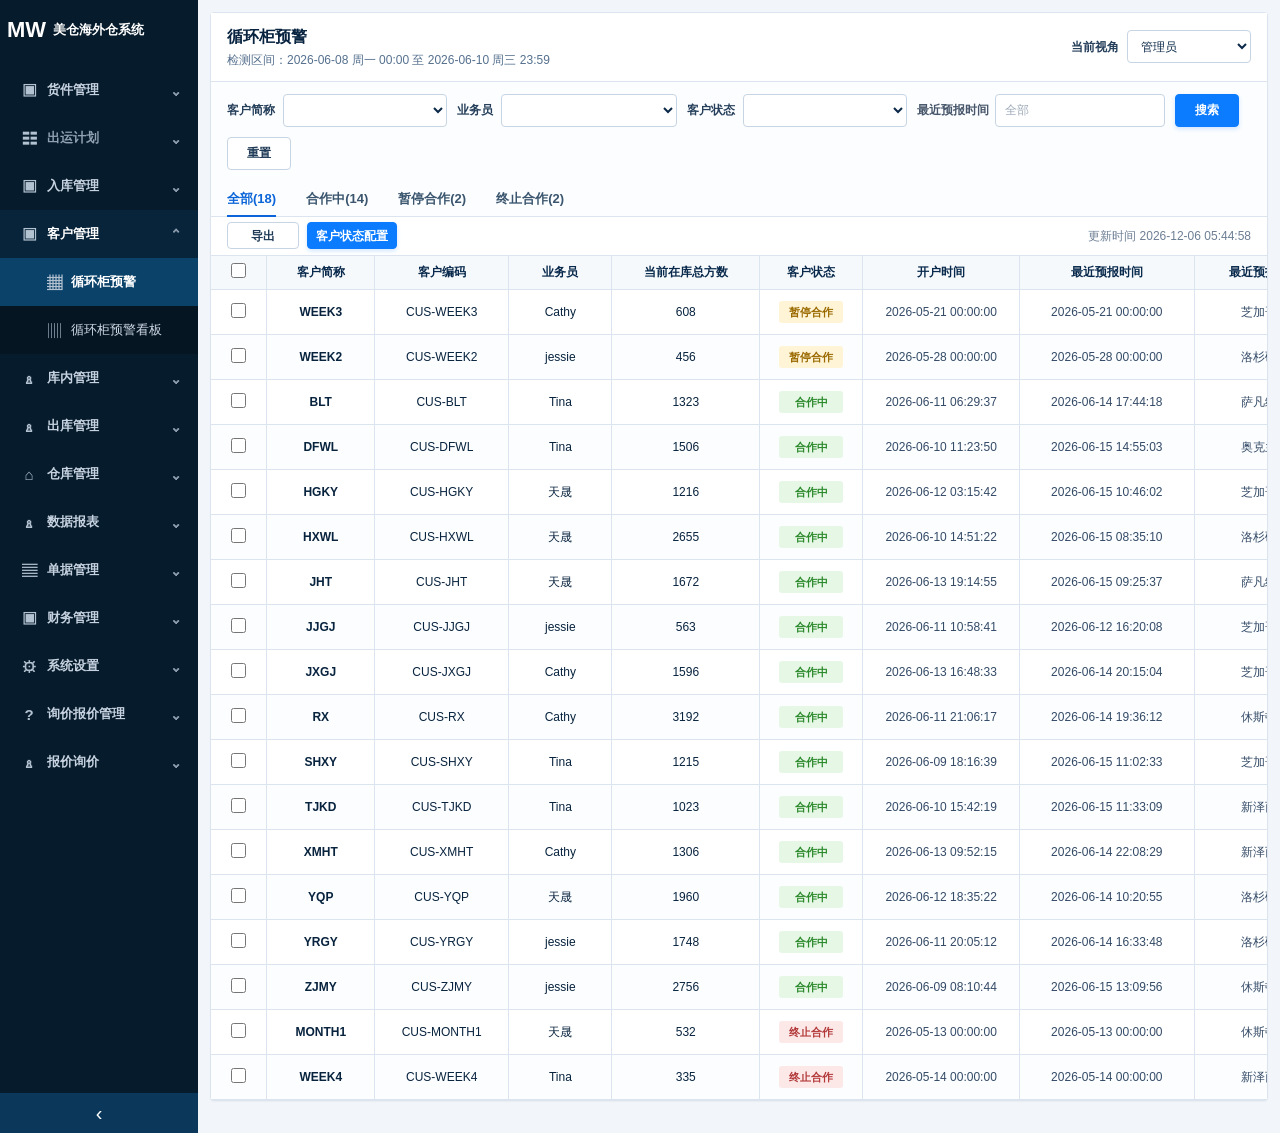
==== index.html @ 17f10650 "feat: show warehouse tab counts" ====
<!doctype html>
<html lang="zh-CN">
  <head>
    <meta charset="UTF-8" />
    <meta name="viewport" content="width=device-width, initial-scale=1.0" />
    <title>循环柜预警</title>
    <meta http-equiv="Cache-Control" content="no-cache, no-store, must-revalidate" />
    <meta http-equiv="Pragma" content="no-cache" />
    <meta http-equiv="Expires" content="0" />
    <link rel="stylesheet" href="styles.css?v=20260706-update-time" />
    <style>
      .customer-status-badge { display: inline-flex; align-items: center; justify-content: center; min-width: 64px; height: 22px; padding: 0 8px; border-radius: 3px; font-weight: 700; font-size: 11px; background: #e6f7e6; color: #2d8a2d; }
      .customer-status-badge.paused { background: #fff4d6; color: #9a6a00; }
      .customer-status-badge.inactive { background: #fde8e8; color: #b33a3a; }
    </style>
  </head>
  <body>
    <div class="layout">
      <nav class="sidebar" aria-label="主导航">
        <div class="brand">
          <span class="brand-mark">MW</span>
          <span class="brand-name">美仓海外仓系统</span>
        </div>

        <div class="nav-menu">
          <button class="menu-button" type="button">
            <span class="menu-icon" aria-hidden="true">▣</span>
            <span>货件管理</span>
            <span class="menu-caret" aria-hidden="true">⌄</span>
          </button>
          <button class="menu-button muted" type="button">
            <span class="menu-icon" aria-hidden="true">☷</span>
            <span>出运计划</span>
            <span class="menu-caret" aria-hidden="true">⌄</span>
          </button>
          <button class="menu-button" type="button">
            <span class="menu-icon" aria-hidden="true">▣</span>
            <span>入库管理</span>
            <span class="menu-caret" aria-hidden="true">⌄</span>
          </button>
          <div class="submenu">
            <button class="submenu-button" type="button">
              <span class="submenu-icon" aria-hidden="true">▧</span>
              <span>预报单</span>
            </button>
            <button class="submenu-button" type="button">
              <span class="submenu-icon" aria-hidden="true">▧</span>
              <span>运单管理</span>
            </button>
          </div>
          <button class="menu-button active-parent" type="button" aria-expanded="true">
            <span class="menu-icon" aria-hidden="true">▣</span>
            <span>客户管理</span>
            <span class="menu-caret" aria-hidden="true">⌃</span>
          </button>
          <div class="submenu open">
            <button class="tab-button active" data-tab="overview" type="button">
              <span class="tab-icon" aria-hidden="true">▦</span>
              <span>循环柜预警</span>
            </button>
            <button class="tab-button" data-tab="warning-dashboard" type="button">
              <span class="tab-icon" aria-hidden="true">▥</span>
              <span>循环柜预警看板</span>
            </button>
          </div>
          <button class="menu-button" type="button">
            <span class="menu-icon" aria-hidden="true">♙</span>
            <span>库内管理</span>
            <span class="menu-caret" aria-hidden="true">⌄</span>
          </button>
          <button class="menu-button" type="button">
            <span class="menu-icon" aria-hidden="true">♙</span>
            <span>出库管理</span>
            <span class="menu-caret" aria-hidden="true">⌄</span>
          </button>
          <button class="menu-button" type="button">
            <span class="menu-icon" aria-hidden="true">⌂</span>
            <span>仓库管理</span>
            <span class="menu-caret" aria-hidden="true">⌄</span>
          </button>
          <button class="menu-button" type="button">
            <span class="menu-icon" aria-hidden="true">♙</span>
            <span>数据报表</span>
            <span class="menu-caret" aria-hidden="true">⌄</span>
          </button>
          <button class="menu-button" type="button">
            <span class="menu-icon" aria-hidden="true">▤</span>
            <span>单据管理</span>
            <span class="menu-caret" aria-hidden="true">⌄</span>
          </button>
          <button class="menu-button" type="button">
            <span class="menu-icon" aria-hidden="true">▣</span>
            <span>财务管理</span>
            <span class="menu-caret" aria-hidden="true">⌄</span>
          </button>
          <button class="menu-button" type="button">
            <span class="menu-icon" aria-hidden="true">⚙</span>
            <span>系统设置</span>
            <span class="menu-caret" aria-hidden="true">⌄</span>
          </button>
          <button class="menu-button" type="button">
            <span class="menu-icon" aria-hidden="true">?</span>
            <span>询价报价管理</span>
            <span class="menu-caret" aria-hidden="true">⌄</span>
          </button>
          <button class="menu-button" type="button">
            <span class="menu-icon" aria-hidden="true">♙</span>
            <span>报价询价</span>
            <span class="menu-caret" aria-hidden="true">⌄</span>
          </button>
        </div>
        <button class="sidebar-collapse" type="button" aria-label="收起侧栏">‹</button>
      </nav>

      <main class="page-shell" id="tab-overview">
        <section class="board-panel" aria-label="循环柜预警">
          <div class="board-header">
            <div>
              <h1>循环柜预警</h1>
              <p id="monitorWindowText">监控周期加载中</p>
            </div>
            <div class="header-tools">
              <label class="field compact-field">
                <span>当前视角</span>
                <select id="roleSelect"></select>
              </label>
            </div>
          </div>

          <div class="board-filters">
            <label class="field field-filter">
              <span>客户简称</span>
              <select id="overviewCustomerSearch">
                <option value=""></option>
              </select>
            </label>
            <label class="field field-filter">
              <span>业务员</span>
              <select id="overviewSalespersonSearch">
                <option value=""></option>
              </select>
            </label>
            <label class="field field-filter">
              <span>客户状态</span>
              <select id="overviewCustomerStatusSearch">
                <option value=""></option>
              </select>
            </label>
            <label class="field field-range">
              <span>最近预报时间</span>
              <div class="range-box" id="latestTimeBox">
                <input class="range-display" id="latestTimeDisplay" type="text" placeholder="全部" readonly autocomplete="off" />
                <button class="range-clear" id="latestTimeClear" type="button" title="清除">✕</button>
                <div class="range-drop" hidden>
                  <div class="range-drop-row">
                    <input id="latestTimeFrom" type="datetime-local" />
                    <span>—</span>
                    <input id="latestTimeTo" type="datetime-local" />
                  </div>
                </div>
              </div>
            </label>
            <button id="boardSearchButton" class="btn primary" type="button">搜索</button>
            <button id="resetBoardButton" class="btn" type="button">重置</button>
          </div>

          <div class="board-status-tabs" aria-label="客户合作状态筛选">
            <button class="board-status-tab active" type="button" data-status="">全部</button>
            <button class="board-status-tab" type="button" data-status="合作中">合作中</button>
            <button class="board-status-tab" type="button" data-status="暂停合作">暂停合作</button>
            <button class="board-status-tab" type="button" data-status="终止合作">终止合作</button>
          </div>

          <div class="board-list-toolbar" id="boardListToolbar">
            <div class="toolbar-actions">
              <button class="btn tiny" id="boardListExportBtn" type="button">导出</button>
              <button class="btn tiny primary" id="boardListCsBtn" type="button">客户状态配置</button>
            </div>
            <span class="toolbar-update-time" id="boardUpdateTime"></span>
          </div>

          <div class="alert-table-wrap">
            <table class="alert-table">
              <thead>
                <tr>
                  <th class="col-check"><input id="boardSelectAll" type="checkbox" aria-label="全选" /></th>
                  <th>客户简称</th>
                  <th>客户编码</th>
                  <th>业务员</th>
                  <th>当前在库总方数</th>
                  <th>客户状态</th>
                  <th>开户时间</th>
                  <th>最近预报时间</th>
                  <th>最近预报仓库</th>
                  <th>未循环天数</th>
                  <th>洛杉矶仓最近预报时间</th>
                  <th>洛杉矶仓在库方数</th>
                  <th>芝加哥仓最近预报时间</th>
                  <th>芝加哥仓在库方数</th>
                  <th>新泽西仓最近预报时间</th>
                  <th>新泽西仓在库方数</th>
                  <th>萨凡纳仓最近预报时间</th>
                  <th>萨凡纳仓在库方数</th>
                  <th>休斯顿仓最近预报时间</th>
                  <th>休斯顿仓在库方数</th>
                  <th>奥克兰仓最近预报时间</th>
                  <th>奥克兰仓在库方数</th>
                </tr>
              </thead>
              <tbody id="alertBody"></tbody>
            </table>
            <div id="overviewEmptyState" class="empty-state" hidden>暂无匹配预警记录</div>
          </div>
        </section>
      </main>

      <main class="page-shell" id="tab-warning-dashboard" hidden>
        <section class="dashboard-panel" aria-label="循环柜预警看板">
          <div class="board-header">
            <div>
              <h1>循环柜预警看板</h1>
              <p>按周追踪未预报客户数量，并识别连续未预报周数最高的客户</p>
            </div>
            <div class="header-tools">
              <div class="run-meta" id="dashboardMeta">数据加载中</div>
            </div>
          </div>

          <div class="board-filters dashboard-filters">
            <label class="field field-week-range">
              <span>统计周范围</span>
              <select id="dashboardWeekRangeSelect">
                <option value="current">本周</option>
                <option value="4">近4周</option>
                <option value="8" selected>近8周</option>
                <option value="all">全部周期</option>
              </select>
            </label>
            <button id="dashboardSearchButton" class="btn primary" type="button">搜索</button>
            <button id="dashboardResetButton" class="btn" type="button">重置</button>
          </div>

          <div class="dashboard-grid">
            <article class="dashboard-card chart-card">
              <div class="chart-head">
                <div>
                  <h2>每周未预报客户数量</h2>
                  <p>按统计周范围</p>
                </div>
                <strong id="weeklyWarningTotal">0</strong>
              </div>
              <div class="line-chart-wrap">
                <canvas id="weeklyWarningLineChart" height="260"></canvas>
              </div>
            </article>

            <article class="dashboard-card chart-card">
              <div class="chart-head">
                <div>
                  <h2>连续未预报周数 Top 10</h2>
                  <p>当前预警客户范围，展示实际连续周数</p>
                </div>
                <strong id="topUnreportedMax">0</strong>
              </div>
              <div class="bar-chart-list" id="topUnreportedBarChart"></div>
            </article>
          </div>
        </section>
      </main>

      <main class="page-shell details-drawer" id="tab-details" hidden>
        <div class="details-top-bar">
          <button id="backButton" class="drawer-close-btn" type="button" aria-label="关闭">×</button>
          <strong class="details-title">预报明细列表</strong>
          <span id="resultSummary">共 0 条</span>
          <div class="details-top-actions">
            <span class="selection-info" id="selectionInfo">已选 0 条</span>
            <button id="exportSelectedButton" class="btn tiny" type="button" hidden>导出选中</button>
            <button id="clearSelectionButton" class="btn tiny" type="button" hidden>取消选择</button>
          </div>
        </div>

        <section class="search-panel" aria-label="搜索筛选">
          <div class="search-row">
            <label class="field">
              <span>客户名称</span>
              <input id="customerInput" type="text" placeholder="如 TTTX" autocomplete="off" />
            </label>
            <label class="field">
              <span>业务员</span>
              <input id="salespersonInput" type="text" placeholder="如 jessie" autocomplete="off" />
            </label>
            <label class="field">
              <span>运单状态</span>
              <select id="statusSelect">
                <option value="">全部运单状态</option>
              </select>
            </label>
            <label class="field">
              <span>创建时间</span>
              <input id="createdAtInput" type="text" placeholder="如 2026-06-14" autocomplete="off" />
            </label>
            <label class="field">
              <span>船司代码</span>
              <input id="carrierCodeInput" type="text" placeholder="如 HEDE" autocomplete="off" />
            </label>
            <div class="actions" aria-label="搜索操作">
              <button id="searchButton" class="btn primary" type="button">搜索</button>
              <button id="resetButton" class="btn" type="button">重置</button>
            </div>
          </div>
        </section>

        <section class="table-section" aria-label="预报明细列表">
          <div class="warehouse-tabs" aria-label="仓库筛选">
            <button class="warehouse-tab active" type="button" data-warehouse="">全部</button>
            <button class="warehouse-tab" type="button" data-warehouse="洛杉矶仓">洛杉矶仓</button>
            <button class="warehouse-tab" type="button" data-warehouse="芝加哥仓">芝加哥仓</button>
            <button class="warehouse-tab" type="button" data-warehouse="新泽西仓">新泽西仓</button>
            <button class="warehouse-tab" type="button" data-warehouse="萨凡纳仓">萨凡纳仓</button>
            <button class="warehouse-tab" type="button" data-warehouse="休斯顿仓">休斯顿仓</button>
            <button class="warehouse-tab" type="button" data-warehouse="奥克兰仓">奥克兰仓</button>
            <button class="btn tiny" id="exportButton" type="button">导出</button>
            <button class="icon-btn field-settings-button" id="fieldSettingsButton" type="button" aria-label="自定义列表字段" title="自定义列表字段">⚙</button>
          </div>

          <div class="table-wrap">
            <table id="detailsTable">
              <thead>
                <tr id="detailsTableHead"></tr>
              </thead>
              <tbody id="tableBody"></tbody>
            </table>
            <div id="emptyState" class="empty-state" hidden>暂无匹配数据</div>
          </div>
        </section>

      </main>
    </div>

    <div class="field-settings-mask" id="fieldSettingsMask" hidden></div>
    <aside class="field-settings-drawer" id="fieldSettingsDrawer" hidden aria-label="自定义列表字段">
      <div class="field-settings-header">
        <button class="modal-close-btn" id="fieldSettingsClose" type="button" aria-label="关闭">×</button>
        <h2>自定义列表字段</h2>
      </div>
      <div class="field-settings-table-wrap">
        <table class="field-settings-table">
          <thead>
            <tr>
              <th>列顺序</th>
              <th>字段名称(中文)</th>
              <th>是否显示</th>
              <th>操作</th>
            </tr>
          </thead>
          <tbody id="fieldSettingsBody"></tbody>
        </table>
      </div>
      <div class="field-settings-footer">
        <button class="btn" id="fieldSettingsCancel" type="button">取消</button>
        <button class="btn primary" id="fieldSettingsApply" type="button">应用</button>
      </div>
    </aside>

    <div id="toast" class="toast" hidden></div>

    <div class="modal-overlay" id="customerStatusModal" hidden>
      <div class="modal-panel" style="width:480px;">
        <div class="modal-header">
          <h2>客户状态配置</h2>
          <button class="modal-close-btn" id="customerStatusModalClose" type="button" aria-label="关闭">✕</button>
        </div>
        <div class="progress-modal-body" style="padding:20px 24px;">
          <div class="progress-form-row">
            <label class="progress-form-label">暂停合作</label>
            <div class="progress-form-control">
              <input id="csPauseDays" type="number" min="0" step="1" style="width:100%;height:34px;border:1px solid #d0d7df;border-radius:4px;padding:0 10px;font-size:13px;outline:none;" />
              <p class="progress-form-hint">未循环天数大于等于该值时显示为暂停合作。</p>
            </div>
          </div>
          <div class="progress-form-row">
            <label class="progress-form-label">终止合作</label>
            <div class="progress-form-control">
              <input id="csTerminateDays" type="number" min="1" step="1" style="width:100%;height:34px;border:1px solid #d0d7df;border-radius:4px;padding:0 10px;font-size:13px;outline:none;" />
              <p class="progress-form-hint">未循环天数大于等于该值时显示为终止合作。</p>
            </div>
          </div>
          <div id="csConfigSummary" style="margin:0 0 14px 92px;color:#55708e;font-size:12px;line-height:1.6;"></div>
          <div class="progress-modal-actions" style="margin-top:18px;">
            <button class="btn" id="csCancelBtn" type="button">取消</button>
            <button class="btn primary" id="csConfirmBtn" type="button">确认</button>
          </div>
        </div>
      </div>
    </div>

    <script src="script.js?v=20260707-warehouse-counts"></script>
    <script>
      window.addEventListener('error', function(e) {
        document.querySelector('#alertBody') && (document.querySelector('#alertBody').innerHTML = '<tr><td colspan="22" style="color:red;padding:20px;text-align:center;">JS 错误: ' + e.message + ' (行 ' + e.lineno + ':' + e.colno + ')</td></tr>');
        document.querySelector('#monitorWindowText') && (document.querySelector('#monitorWindowText').textContent = '脚本加载异常');
      });
    </script>
  </body>
</html>
---- styles.css ----
:root {
  --page-bg: #f2f5f9;
  --panel-bg: #ffffff;
  --line: #dbe4ef;
  --line-strong: #c7d4e3;
  --text: #08233e;
  --muted: #6c7e94;
  --link: #0b65d8;
  --header-bg: #f6f9fc;
  --row-hover: #f6faff;
  --row-selected: #e9f3ff;
  --primary: #0b7cff;
  --primary-dark: #0065d8;
  --sidebar-bg: #061b2c;
  --sidebar-panel: #08243a;
  --sidebar-active: #0b426a;
  --risk-bg: #fff3dc;
  --risk-line: #f4c36f;
  --risk-text: #88540d;
  --done-bg: #eaf7ef;
  --done-text: #246b3d;
}

* {
  box-sizing: border-box;
}

[hidden] {
  display: none !important;
}

body {
  margin: 0;
  background: var(--page-bg);
  color: var(--text);
  font-family: "Microsoft YaHei", "PingFang SC", Arial, sans-serif;
  font-size: 12px;
  line-height: 1.35;
  -webkit-font-smoothing: antialiased;
}

button,
input,
select,
textarea {
  font: inherit;
}

button {
  cursor: pointer;
}

.layout {
  display: flex;
  min-height: 100vh;
}

.sidebar {
  position: relative;
  width: 198px;
  flex-shrink: 0;
  background: var(--sidebar-bg);
  display: flex;
  flex-direction: column;
  padding-top: 12px;
  color: #c9d6e4;
}

.brand {
  display: flex;
  align-items: center;
  gap: 7px;
  height: 36px;
  padding: 0 6px 0 7px;
  color: #fff;
  white-space: nowrap;
}

.brand-mark {
  position: relative;
  display: inline-flex;
  align-items: center;
  height: 28px;
  color: #fff;
  font-size: 22px;
  font-weight: 900;
  letter-spacing: 0;
}

.brand-mark::before {
  content: "";
  position: absolute;
  left: -2px;
  top: 4px;
  bottom: 2px;
  width: 20px;
  background: #e0184f;
  transform: skewY(-9deg);
  z-index: -1;
}

.brand-name {
  font-size: 13px;
  font-weight: 800;
  color: #fff;
}

.nav-menu {
  flex: 1;
  padding-top: 18px;
  overflow: auto;
  scrollbar-width: thin;
  scrollbar-color: #17405f transparent;
}

.menu-button,
.submenu-button,
.tab-button {
  appearance: none;
  display: flex;
  align-items: center;
  width: 100%;
  border: 0;
  background: transparent;
  color: #c6d2df;
  text-align: left;
}

.menu-button {
  gap: 11px;
  height: 48px;
  padding: 0 18px 0 22px;
  font-size: 13px;
  font-weight: 600;
}

.menu-button:hover,
.submenu-button:hover,
.tab-button:hover {
  background: rgba(255, 255, 255, 0.045);
  color: #fff;
}

.menu-button.active-parent {
  background: var(--sidebar-panel);
  color: #fff;
  font-weight: 700;
}

.menu-button.muted {
  color: #8fa1b3;
}

.menu-icon,
.submenu-icon,
.tab-icon {
  width: 14px;
  flex-shrink: 0;
  color: #b3c2d1;
  font-size: 15px;
  line-height: 1;
  text-align: center;
}

.menu-caret {
  margin-left: auto;
  color: #93a3b4;
  font-size: 17px;
  line-height: 1;
}

.submenu {
  display: none;
}

.submenu.open {
  display: block;
}

.submenu-button {
  gap: 10px;
  height: 48px;
  padding: 0 18px 0 47px;
  color: #c1ccda;
  font-size: 13px;
  background: #061522;
}

.submenu .tab-button {
  gap: 10px;
  height: 48px;
  padding: 0 18px 0 47px;
  border-left: 0;
  color: #cdd8e4;
  font-size: 13px;
  background: #061522;
}

.submenu .tab-button.active {
  background: var(--sidebar-active);
  color: #fff;
  font-weight: 700;
}

.sidebar-collapse {
  height: 40px;
  border: 0;
  background: #0a375a;
  color: #fff;
  font-size: 20px;
  line-height: 1;
}

.tab-button {
  height: 42px;
}

.tab-button.active {
  color: #fff;
}

.page-shell {
  flex: 1;
  min-width: 0;
  padding: 12px 12px 22px;
  overflow: auto;
  background: var(--page-bg);
}

body.details-open {
  overflow: hidden;
}

body.details-open::after {
  content: "";
  position: fixed;
  inset: 0;
  z-index: 50;
  background: rgba(0, 0, 0, 0.44);
  pointer-events: none;
}

.board-panel,
.search-panel {
  margin: 0 0 10px;
  background: var(--panel-bg);
  border: 1px solid var(--line);
  border-radius: 4px;
  box-shadow: 0 1px 2px rgba(15, 35, 60, 0.04);
}

.board-header {
  display: flex;
  align-items: center;
  justify-content: space-between;
  gap: 16px;
  min-height: 68px;
  padding: 13px 16px;
  border-bottom: 1px solid var(--line);
  background: #fff;
}

.board-header h1 {
  margin: 0 0 4px;
  color: #07233f;
  font-size: 16px;
  font-weight: 800;
}

.board-header p {
  margin: 0;
  color: #55708e;
  font-size: 12px;
}

.header-tools {
  display: flex;
  align-items: center;
  gap: 12px;
}

.run-meta {
  min-width: 174px;
  padding: 8px 11px;
  border: 1px solid #cfe1fb;
  border-radius: 4px;
  background: #f2f7ff;
  color: #145ca8;
  text-align: center;
  white-space: nowrap;
  font-weight: 600;
}

.board-filters {
  display: flex;
  align-items: center;
  gap: 10px;
  padding: 12px 16px;
  background: #fbfdff;
  flex-wrap: wrap;
}

.board-status-tabs {
  display: flex;
  align-items: center;
  gap: 30px;
  padding: 0 16px;
  border-bottom: 1px solid var(--line);
  background: #fbfdff;
}

.board-status-tab {
  position: relative;
  height: 34px;
  padding: 0;
  border: 0;
  background: transparent;
  color: #3a556d;
  font-size: 13px;
  font-weight: 700;
  cursor: pointer;
}

.board-status-tab:hover {
  color: #0b65d8;
}

.board-status-tab.active {
  color: #0b65d8;
}

.board-status-tab.active::after {
  position: absolute;
  right: 0;
  bottom: -1px;
  left: 0;
  height: 2px;
  background: #0b65d8;
  content: "";
}

.alert-table-wrap {
  position: relative;
  overflow: auto;
  background: #fff;
}

.alert-table {
  width: 100%;
  min-width: 3060px;
  border-collapse: collapse;
  table-layout: fixed;
}

.alert-table .col-check {
  width: 50px;
}

.alert-table th,
.alert-table td {
  height: 45px;
  padding: 0 10px;
  border-right: 1px solid var(--line);
  border-bottom: 1px solid var(--line);
  text-align: center;
  vertical-align: middle;
  white-space: nowrap;
  overflow: hidden;
  text-overflow: ellipsis;
}

.alert-table th {
  position: sticky;
  top: 0;
  z-index: 2;
  height: 34px;
  background: var(--header-bg);
  color: #092a4c;
  font-weight: 800;
}

.alert-table th:nth-child(2),
.alert-table td:nth-child(2) {
  width: 96px;
}

.alert-table th:nth-child(3),
.alert-table td:nth-child(3) {
  width: 120px;
}

.alert-table th:nth-child(4),
.alert-table td:nth-child(4) {
  width: 92px;
}

.alert-table th:nth-child(5),
.alert-table td:nth-child(5) {
  width: 132px;
}

.alert-table th:nth-child(6),
.alert-table td:nth-child(6) {
  width: 92px;
}

.alert-table th:nth-child(7),
.alert-table td:nth-child(7) {
  width: 140px;
}

.alert-table th:nth-child(8),
.alert-table td:nth-child(8) {
  width: 156px;
}

.alert-table th:nth-child(9),
.alert-table td:nth-child(9) {
  width: 126px;
}

.alert-table th:nth-child(10),
.alert-table td:nth-child(10) {
  width: 96px;
}

/* 仓库时间/在库方数列 11-22 */
.alert-table th:nth-child(n + 11):nth-child(-n + 22),
.alert-table td:nth-child(n + 11):nth-child(-n + 22) {
  width: 136px;
}


tbody tr:hover {
  background: var(--row-hover);
}

.alert-table tbody tr:nth-child(even),
.table-wrap tbody tr:nth-child(even) {
  background: #fbfdff;
}

.alert-table tbody tr:nth-child(even):hover,
.table-wrap tbody tr:nth-child(even):hover {
  background: var(--row-hover);
}

.dashboard-panel {
  min-height: 100vh;
  padding: 18px;
}

.dashboard-grid {
  display: grid;
  grid-template-columns: minmax(0, 1.1fr) minmax(360px, 0.9fr);
  gap: 16px;
}

.dashboard-filters {
  margin-bottom: 16px;
}

.dashboard-card {
  background: #fff;
  border: 1px solid var(--line);
  border-radius: 6px;
  overflow: hidden;
}

.chart-card {
  padding: 16px;
}

.chart-head {
  display: flex;
  align-items: flex-start;
  justify-content: space-between;
  gap: 14px;
  margin-bottom: 12px;
}

.chart-head h2 {
  margin: 0 0 4px;
  color: #08233e;
  font-size: 16px;
}

.chart-head p {
  margin: 0;
  color: var(--muted);
}

.chart-head strong {
  color: #0b65d8;
  font-size: 24px;
  line-height: 1;
}

.line-chart-wrap {
  height: 300px;
}

.line-chart-wrap canvas {
  display: block;
  width: 100%;
  height: 100%;
}

.bar-chart-list {
  display: grid;
  gap: 10px;
}

.bar-chart-row {
  display: grid;
  grid-template-columns: 70px minmax(0, 1fr) 64px;
  align-items: center;
  gap: 10px;
  min-height: 30px;
}

.bar-chart-name {
  overflow: hidden;
  color: #0b2948;
  font-weight: 700;
  text-overflow: ellipsis;
  white-space: nowrap;
}

.bar-chart-track {
  height: 10px;
  overflow: hidden;
  border-radius: 999px;
  background: #edf3f8;
}

.bar-chart-fill {
  height: 100%;
  border-radius: inherit;
  background: linear-gradient(90deg, #0b7cff, #1aa37a);
}

.bar-chart-value {
  color: #3a556d;
  font-weight: 700;
  text-align: right;
}

.alert-table tbody tr.board-selected,
tbody tr.is-selected {
  background: var(--row-selected);
}

.warehouse-time {
  display: block;
  width: 100%;
  color: #334a66;
  font-size: 12px;
  font-weight: 400;
  text-align: center;
}

.warehouse-time.empty {
  color: #8b98a9;
}

.warehouse-volume {
  display: block;
  width: 100%;
  color: #334a66;
  font-size: 12px;
  font-weight: 600;
  text-align: center;
}

.warehouse-volume.empty {
  color: #8b98a9;
  font-weight: 400;
}

.stock-volume-cell {
  display: grid;
  gap: 2px;
  color: #334a66;
  font-size: 12px;
  line-height: 1.25;
  text-align: center;
}



.status-badge {
  display: inline-flex;
  align-items: center;
  justify-content: center;
  min-width: 56px;
  height: 22px;
  padding: 0 8px;
  border-radius: 3px;
  font-weight: 700;
  line-height: 1;
}

.field {
  display: flex;
  align-items: center;
  gap: 8px;
  min-width: 0;
}

.field span {
  color: #263f5a;
  white-space: nowrap;
  flex-shrink: 0;
  font-weight: 600;
}

.field input,
.field select,
.field textarea {
  width: 100%;
  height: 33px;
  border: 1px solid var(--line-strong);
  border-radius: 4px;
  background: #fff;
  color: #0b2948;
  padding: 0 9px;
  outline: none;
}

.field input:focus,
.field select:focus,
.field textarea:focus {
  border-color: var(--primary);
  box-shadow: 0 0 0 2px rgba(22, 119, 255, 0.12);
}

.compact-field {
  width: 180px;
}

.field-filter {
  min-width: 220px;
}

.field-filter select {
  width: 100%;
}

.field-week-filter {
  min-width: 150px;
}

.field-week-range {
  min-width: 240px;
}

.field-week-range select {
  min-width: 132px;
}

.field-range {
  display: flex;
  align-items: center;
  gap: 6px;
  min-width: 200px;
}

.field-range > span:first-child {
  color: #47566a;
  white-space: nowrap;
  flex-shrink: 0;
}

/* ── single-box range picker ── */

.range-box {
  position: relative;
  flex: 1;
  min-width: 0;
}

.range-display {
  width: 100%;
  height: 33px;
  border: 1px solid var(--line-strong);
  border-radius: 4px;
  background: #fff;
  color: var(--text);
  padding: 0 28px 0 9px;
  outline: none;
  cursor: pointer;
  font-size: 12px;
}

.range-display::placeholder {
  color: #9eaab9;
}

.range-display:focus {
  border-color: var(--primary);
  box-shadow: 0 0 0 2px rgba(22, 119, 255, 0.12);
}

.range-clear {
  position: absolute;
  right: 4px;
  top: 50%;
  transform: translateY(-50%);
  width: 20px;
  height: 20px;
  border: 0;
  border-radius: 50%;
  background: transparent;
  color: #9eaab9;
  font-size: 10px;
  line-height: 1;
  cursor: pointer;
  display: none;
  align-items: center;
  justify-content: center;
}

.range-box.has-value .range-clear {
  display: flex;
}

.range-clear:hover {
  background: #f0f2f5;
  color: var(--text);
}

.range-drop {
  position: absolute;
  top: 36px;
  left: 0;
  z-index: 10;
  background: #fff;
  border: 1px solid var(--line-strong);
  border-radius: 4px;
  box-shadow: 0 6px 20px rgba(31, 45, 64, 0.14);
  padding: 10px;
}

.range-drop[hidden] {
  display: none;
}

.range-drop-row {
  display: flex;
  align-items: center;
  gap: 8px;
}

.range-drop-row span {
  color: var(--muted);
  flex-shrink: 0;
}

.range-drop-row input[type="datetime-local"] {
  flex: 1;
  min-width: 0;
  height: 32px;
  border: 1px solid var(--line-strong);
  border-radius: 3px;
  background: #fff;
  color: var(--text);
  padding: 0 8px;
  outline: none;
  font-size: 12px;
}

.range-drop-row input[type="datetime-local"]:focus {
  border-color: var(--primary);
  box-shadow: 0 0 0 2px rgba(22, 119, 255, 0.12);
}

.btn {
  height: 33px;
  min-width: 64px;
  border: 1px solid var(--line-strong);
  border-radius: 4px;
  background: #fff;
  color: #1f3a56;
  font-weight: 600;
}

.btn:hover {
  border-color: #aebbd0;
  background: #f7f9fc;
}

.btn.primary {
  border-color: var(--primary);
  background: var(--primary);
  color: #fff;
  box-shadow: 0 2px 4px rgba(11, 124, 255, 0.18);
}

.btn.primary:hover {
  border-color: var(--primary-dark);
  background: var(--primary-dark);
}

.btn.tiny {
  height: 27px;
  min-width: 72px;
  padding: 0 8px;
}

.search-panel {
  padding: 14px 16px;
  background: #fbfdff;
}

.search-row {
  display: grid;
  grid-template-columns: repeat(auto-fit, minmax(220px, 1fr));
  gap: 10px 14px;
  align-items: center;
}

.field-wide {
  grid-column: span 1;
}

.field-wide input {
  min-width: 0;
}

.search-row .field input,
.search-row .field select {
  height: 33px;
  padding: 0 9px;
}

.actions {
  display: flex;
  gap: 8px;
  align-items: center;
  grid-column: 1 / -1;
}

.actions .btn {
  height: 33px;
  min-width: 80px;
}

.table-section {
  margin: 0;
  background: var(--panel-bg);
  border: 1px solid var(--line);
  border-radius: 4px;
  overflow: hidden;
  box-shadow: 0 1px 2px rgba(15, 35, 60, 0.04);
}

/* ── Details top bar ── */

.details-top-bar {
  display: flex;
  align-items: center;
  gap: 12px;
  height: 42px;
  padding: 0 18px;
  background: var(--panel-bg);
  border: 0;
  border-bottom: 1px solid var(--line);
  margin: 0;
  border-radius: 0;
}

.details-title {
  font-size: 14px;
  color: #1e2f44;
  font-weight: 800;
}

#resultSummary {
  color: var(--muted);
}

.details-top-actions {
  display: flex;
  align-items: center;
  gap: 8px;
  margin-left: auto;
}

.selection-info {
  color: var(--muted);
  margin-right: 4px;
}

.back-btn {
  color: var(--primary);
  border-color: transparent;
  background: transparent;
  font-weight: 700;
}

.back-btn:hover {
  background: #f0f5ff;
  border-color: rgba(22, 119, 255, 0.25);
}

.drawer-close-btn {
  width: 26px;
  height: 26px;
  border: 0;
  border-radius: 3px;
  background: transparent;
  color: #8a96a6;
  font-size: 22px;
  line-height: 1;
}

.drawer-close-btn:hover {
  background: #f2f5f8;
  color: #17283d;
}

.details-drawer {
  position: fixed;
  top: 0;
  right: 0;
  bottom: 0;
  z-index: 60;
  width: min(1180px, 72vw);
  min-width: 860px;
  padding: 0;
  background: #fff;
  box-shadow: -10px 0 28px rgba(0, 0, 0, 0.22);
  display: flex;
  flex-direction: column;
  overflow: hidden;
}

.details-drawer[hidden] {
  display: none !important;
}

.details-drawer .search-panel {
  margin: 0;
  border: 0;
  border-bottom: 1px solid var(--line);
  border-radius: 0;
  box-shadow: none;
  flex-shrink: 0;
}

.details-drawer .search-row {
  grid-template-columns: repeat(4, minmax(170px, 1fr));
}

.details-drawer .actions {
  grid-column: auto;
  justify-content: flex-start;
}

.details-drawer .table-section {
  margin: 0;
  border: 0;
  border-radius: 0;
  box-shadow: none;
  flex: 1;
  min-height: 0;
  display: flex;
  flex-direction: column;
}

.details-drawer .table-wrap {
  flex: 1;
  min-height: 0;
  overflow: auto;
}

.progress-section {
  flex: 0 0 30%;
  min-height: 100px;
  padding: 10px 18px 12px;
  background: #fff;
  border-top: 1px solid var(--line);
  display: flex;
  flex-direction: column;
  overflow: hidden;
}

.progress-header {
  display: flex;
  align-items: center;
  justify-content: space-between;
  margin-bottom: 6px;
  flex-shrink: 0;
}

.progress-header h2 {
  margin: 0;
  color: #0c253f;
  font-size: 13px;
  font-weight: 800;
}

/* ── Progress Modal ── */

.modal-panel.progress-modal-panel {
  width: 570px;
  border-radius: 8px;
  overflow: hidden;
}

.progress-modal-body {
  padding: 24px 28px 20px;
}

.progress-form-row {
  display: flex;
  align-items: flex-start;
  gap: 12px;
  margin-bottom: 18px;
}

.progress-form-label {
  flex-shrink: 0;
  width: 80px;
  padding-top: 9px;
  text-align: right;
  color: #1a324b;
  font-size: 12px;
  font-weight: 700;
  line-height: 1.3;
}

/* 编辑模式已有附件 */
.progress-edit-attachments {
  display: flex;
  flex-wrap: wrap;
  align-items: center;
  gap: 6px;
  margin-bottom: 8px;
}

.progress-edit-attach-label {
  color: var(--muted);
  font-size: 11px;
  margin-right: 2px;
}

.progress-edit-attach-item {
  display: inline-flex;
  align-items: center;
  gap: 4px;
  padding: 3px 6px 3px 8px;
  border: 1px solid #cdd7e6;
  border-radius: 4px;
  background: #fff;
  font-size: 11px;
  max-width: 200px;
}

.progress-edit-attach-name {
  overflow: hidden;
  text-overflow: ellipsis;
  white-space: nowrap;
  color: #0b65d8;
}

.progress-edit-attach-del {
  width: 16px;
  height: 16px;
  border: 0;
  border-radius: 50%;
  background: transparent;
  color: #a0aebb;
  font-size: 10px;
  line-height: 1;
  cursor: pointer;
  flex-shrink: 0;
}

.progress-edit-attach-del:hover {
  background: #e04a4a;
  color: #fff;
}

.progress-required {
  color: #e04a4a;
  margin-left: 2px;
  font-weight: 700;
}

.progress-form-control {
  flex: 1;
  min-width: 0;
}

.progress-form-control textarea {
  width: 100%;
  min-height: 140px;
  resize: vertical;
  border: 1px solid #cdd7e6;
  border-radius: 5px;
  padding: 7px 10px;
  color: var(--text);
  font: inherit;
  font-size: 13px;
  line-height: 1.5;
  background: #fafcfd;
  outline: none;
  transition: border-color 0.18s, box-shadow 0.18s, background 0.18s;
}

.progress-form-control textarea::placeholder {
  color: #aebbcb;
}

.progress-form-control textarea:focus {
  border-color: var(--primary);
  background: #fff;
  box-shadow: 0 0 0 3px rgba(11, 124, 255, 0.1);
}

.progress-file-row {
  display: flex;
  align-items: center;
  gap: 12px;
  flex-wrap: wrap;
}

.progress-form-hint {
  margin: 8px 0 0;
  color: #95a4b6;
  font-size: 11px;
}

.progress-modal-actions {
  display: flex;
  justify-content: flex-end;
  gap: 8px;
  margin-top: 4px;
  padding-top: 14px;
  border-top: 1px solid #edf1f6;
}

.progress-modal-actions .btn {
  min-width: 72px;
  height: 32px;
  font-size: 12px;
  border-radius: 5px;
}

.attachment-picker {
  display: inline-flex;
  align-items: center;
  justify-content: center;
  height: 30px;
  min-width: 82px;
  border: 1px solid var(--line-strong);
  border-radius: 4px;
  background: #fff;
  color: #1f3a56;
  font-weight: 700;
  cursor: pointer;
}

.attachment-picker input {
  display: none;
}

.attachment-name {
  min-width: 0;
  flex: 1;
  color: var(--muted);
  overflow: hidden;
  text-overflow: ellipsis;
  white-space: nowrap;
}

.progress-list {
  position: relative;
  padding-left: 18px;
  overflow-y: auto;
  flex: 1;
  min-height: 0;
}

.progress-list::before {
  content: "";
  position: absolute;
  left: 5px;
  top: 4px;
  bottom: 4px;
  width: 1px;
  background: #d9e4f0;
}

.progress-item {
  position: relative;
  margin-bottom: 8px;
  padding: 8px 10px;
  border-radius: 4px;
  background: #f3f7fd;
  font-size: 12px;
}

.progress-dot {
  position: absolute;
  left: -17px;
  top: 12px;
  width: 9px;
  height: 9px;
  border-radius: 50%;
  background: var(--primary);
  box-shadow: 0 0 0 3px #e8f2ff;
}

.progress-meta {
  display: flex;
  align-items: center;
  gap: 8px;
  margin-bottom: 4px;
  color: var(--muted);
}

.progress-meta strong {
  color: #263f5a;
}

.progress-content {
  color: #0c253f;
  font-weight: 600;
  white-space: pre-wrap;
}

.progress-attachments {
  display: flex;
  flex-wrap: wrap;
  gap: 6px;
  margin-top: 6px;
}

.progress-attachments span {
  max-width: 180px;
  padding: 3px 6px;
  border: 1px solid #cfe1fb;
  border-radius: 3px;
  background: #fff;
  color: #0b65d8;
  overflow: hidden;
  text-overflow: ellipsis;
  white-space: nowrap;
  font-size: 11px;
}

.progress-empty {
  flex: 1;
  min-height: 0;
  display: flex;
  align-items: center;
  justify-content: center;
  color: var(--muted);
  font-size: 12px;
}

.progress-item-actions {
  position: absolute;
  right: 10px;
  top: 10px;
  display: flex;
  gap: 6px;
  opacity: 0;
  transition: opacity 0.18s;
}

.progress-item:hover .progress-item-actions {
  opacity: 1;
}

.progress-edit-btn,
.progress-delete-btn {
  height: 22px;
  min-width: 44px;
  padding: 0 8px;
  border-radius: 3px;
  background: #fff;
  font-size: 11px;
  font-weight: 600;
  cursor: pointer;
}

.progress-edit-btn {
  border: 1px solid #c7d7f0;
  color: #2d6fd8;
}

.progress-edit-btn:hover {
  background: #2d6fd8;
  color: #fff;
  border-color: #2d6fd8;
}

.progress-delete-btn {
  border: 1px solid #f4c6c6;
  color: #d43535;
}

.progress-delete-btn:hover {
  background: #d43535;
  color: #fff;
  border-color: #d43535;
}

/* ── Toast notification ── */

.toast {
  position: fixed;
  top: 24px;
  left: 50%;
  transform: translateX(-50%);
  z-index: 9999;
  min-width: 180px;
  max-width: 600px;
  padding: 12px 24px;
  border-radius: 6px;
  color: #fff;
  font-size: 13px;
  font-weight: 700;
  text-align: center;
  box-shadow: 0 4px 18px rgba(0, 0, 0, 0.22);
  pointer-events: none;
  animation: toastSlideIn 0.32s ease-out;
}

.toast-success {
  background: #1b9647;
}

.toast-warning {
  background: #e8951a;
}

.toast-info {
  background: #2d7dd2;
}

.toast[hidden] {
  display: none;
}

@keyframes toastSlideIn {
  from {
    opacity: 0;
    transform: translateX(-50%) translateY(-18px);
  }
  to {
    opacity: 1;
    transform: translateX(-50%) translateY(0);
  }
}

.table-wrap {
  position: relative;
  overflow: auto;
  border-bottom: 4px solid #e4ebf4;
  background: #fff;
}

.table-wrap table {
  width: auto;
  border-collapse: collapse;
  table-layout: fixed;
  background: #fff;
}

.table-wrap th,
.table-wrap td {
  height: 48px;
  padding: 0 10px;
  border-right: 1px solid var(--line);
  border-bottom: 1px solid var(--line);
  text-align: center;
  vertical-align: middle;
  color: #314158;
  white-space: nowrap;
  overflow: hidden;
  text-overflow: ellipsis;
}

.table-wrap th {
  position: sticky;
  top: 0;
  z-index: 1;
  height: 32px;
  background: var(--header-bg);
  color: #092a4c;
  font-weight: 800;
}

tbody tr.is-selected {
  background: var(--row-selected);
}

.table-wrap .col-index {
  width: 44px;
}

.table-wrap .col-check {
  width: 50px;
}

.carrier-code-cell {
  font-weight: 500;
  color: #38506b;
}

a {
  color: var(--link);
  text-decoration: none;
}

a:hover {
  text-decoration: underline;
}

input[type="checkbox"],
input[type="radio"] {
  accent-color: var(--primary);
}

input[type="checkbox"] {
  width: 15px;
  height: 15px;
  margin: 0;
}

.sort-button {
  display: inline-flex;
  gap: 4px;
  align-items: center;
  justify-content: center;
  width: 100%;
  height: 100%;
  border: 0;
  background: transparent;
  color: inherit;
  font-weight: 600;
}

.sort-mark {
  position: relative;
  width: 8px;
  height: 14px;
}

.sort-mark::before,
.sort-mark::after {
  position: absolute;
  left: 0;
  content: "";
  border-left: 4px solid transparent;
  border-right: 4px solid transparent;
}

.sort-mark::before {
  top: 1px;
  border-bottom: 5px solid #aab5c4;
}

.sort-mark::after {
  bottom: 1px;
  border-top: 5px solid #aab5c4;
}

.sort-button.asc .sort-mark::before {
  border-bottom-color: #73839a;
}

.sort-button.desc .sort-mark::after {
  border-top-color: #73839a;
}

.status-badge {
  background: #e9f3ff;
  color: #0b65d8;
  border: 1px solid #c9e0ff;
}

.asset-cell {
  color: #0f61d8;
  font-weight: 700;
}

.warehouse-tabs {
  display: flex;
  align-items: center;
  gap: 0;
  padding: 0 14px;
  height: 40px;
  background: var(--panel-bg);
  border-bottom: 1px solid var(--line);
}

.warehouse-tab {
  height: 40px;
  padding: 0 14px;
  border: 1px solid transparent;
  border-bottom: 2px solid transparent;
  background: transparent;
  color: var(--muted);
}

.warehouse-tab:hover {
  color: var(--text);
}

.warehouse-tab.active {
  color: var(--primary);
  border-bottom-color: var(--primary);
  font-weight: 700;
}

.warehouse-tabs .btn.tiny {
  margin-left: auto;
}

.icon-btn {
  display: inline-flex;
  align-items: center;
  justify-content: center;
  width: 28px;
  height: 28px;
  border: 1px solid var(--line);
  border-radius: 4px;
  background: #fff;
  color: #637083;
  font-size: 15px;
  line-height: 1;
}

.icon-btn:hover {
  border-color: rgba(22, 119, 255, 0.35);
  color: var(--primary);
  background: #f5f9ff;
}

.field-settings-button {
  margin-left: 8px;
}

.board-list-toolbar {
  display: flex;
  align-items: center;
  justify-content: space-between;
  min-height: 39px;
  padding: 0 16px;
  border-bottom: 1px solid var(--line);
  background: #fff;
}

.toolbar-selection-info {
  color: var(--muted);
  font-weight: 600;
  min-width: 80px;
}

.toolbar-actions {
  display: flex;
  gap: 8px;
}

.toolbar-update-time {
  color: var(--muted);
  font-size: 12px;
  margin-left: auto;
}

.empty-state {
  height: 160px;
  display: grid;
  place-items: center;
  color: var(--muted);
  border-bottom: 1px solid var(--line);
  background: #fff;
}

/* ---------- Field Settings Drawer ---------- */

.field-settings-mask {
  position: fixed;
  inset: 0;
  z-index: 80;
  background: rgba(5, 12, 24, 0.46);
}

.field-settings-mask[hidden],
.field-settings-drawer[hidden] {
  display: none !important;
}

.field-settings-drawer {
  position: fixed;
  top: 0;
  right: 0;
  bottom: 0;
  z-index: 81;
  width: min(560px, 42vw);
  min-width: 480px;
  background: #fff;
  box-shadow: -12px 0 30px rgba(15, 23, 42, 0.2);
  display: flex;
  flex-direction: column;
}

.field-settings-header {
  height: 52px;
  display: flex;
  align-items: center;
  gap: 10px;
  padding: 0 18px;
  border-bottom: 1px solid var(--line);
}

.field-settings-header h2 {
  margin: 0;
  font-size: 15px;
  font-weight: 800;
  color: #1d2b3d;
}

.field-settings-table-wrap {
  flex: 1;
  min-height: 0;
  padding: 14px 12px;
  overflow: auto;
}

.field-settings-table {
  width: 100%;
  border-collapse: collapse;
  table-layout: fixed;
  border: 1px solid var(--line);
}

.field-settings-table th,
.field-settings-table td {
  height: 34px;
  padding: 0 10px;
  border-right: 1px solid var(--line);
  border-bottom: 1px solid var(--line);
  text-align: center;
  color: #314158;
  white-space: nowrap;
}

.field-settings-table th {
  background: var(--header-bg);
  color: #22344a;
  font-weight: 800;
}

.field-settings-table th:nth-child(1),
.field-settings-table td:nth-child(1) {
  width: 70px;
}

.field-settings-table th:nth-child(3),
.field-settings-table td:nth-child(3) {
  width: 96px;
}

.field-settings-table th:nth-child(4),
.field-settings-table td:nth-child(4) {
  width: 116px;
}

.field-visible-check {
  width: 15px;
  height: 15px;
  accent-color: var(--primary);
}

.field-order-actions {
  display: inline-flex;
  align-items: center;
  gap: 4px;
}

.field-order-btn {
  width: 24px;
  height: 24px;
  border: 1px solid var(--line);
  border-radius: 3px;
  background: #fff;
  color: #64748b;
  font-size: 10px;
}

.field-order-btn:hover:not(:disabled) {
  border-color: rgba(22, 119, 255, 0.35);
  color: var(--primary);
  background: #f5f9ff;
}

.field-order-btn:disabled {
  cursor: not-allowed;
  opacity: 0.38;
}

.field-settings-footer {
  display: grid;
  grid-template-columns: 1fr 1fr;
  gap: 18px;
  padding: 14px 18px 18px;
  border-top: 1px solid var(--line);
  background: #fff;
}

.field-settings-footer .btn {
  justify-content: center;
  height: 34px;
}

/* ---------- Log Modal ---------- */

.modal-overlay {
  position: fixed;
  inset: 0;
  z-index: 1000;
  display: flex;
  align-items: center;
  justify-content: center;
  background: rgba(0, 0, 0, 0.45);
}

.modal-overlay[hidden] {
  display: none;
}

.modal-panel {
  width: 820px;
  max-height: 80vh;
  display: flex;
  flex-direction: column;
  background: #fff;
  border-radius: 6px;
  box-shadow: 0 8px 40px rgba(0, 0, 0, 0.18);
  overflow: hidden;
}

.modal-header {
  display: flex;
  align-items: center;
  justify-content: space-between;
  height: 50px;
  padding: 0 20px;
  border-bottom: 1px solid var(--line);
  flex-shrink: 0;
}

.modal-header h2 {
  margin: 0;
  font-size: 15px;
  color: var(--text);
}

.modal-close-btn {
  width: 28px;
  height: 28px;
  border: 1px solid transparent;
  border-radius: 3px;
  background: transparent;
  color: var(--muted);
  font-size: 16px;
  line-height: 1;
  cursor: pointer;
}

.modal-close-btn:hover {
  background: #f0f2f5;
  color: var(--text);
}

.modal-filters {
  padding: 10px 20px;
  border-bottom: 1px solid var(--line);
  background: #f8fafc;
}

.modal-table-wrap {
  overflow: auto;
  flex: 1;
}

@media (max-width: 900px) {
  .sidebar {
    width: 198px;
  }

  .board-header,
  .header-tools,
  .board-filters {
    align-items: stretch;
    flex-direction: column;
  }


  .compact-field,
  .run-meta {
    width: 100%;
    min-width: 0;
  }

  .search-row {
    grid-template-columns: 1fr 1fr;
  }

  .dashboard-grid {
    grid-template-columns: 1fr;
  }

  .bar-chart-row {
    grid-template-columns: 64px minmax(0, 1fr) 60px;
  }

  .field-wide,
  .actions {
    grid-column: 1 / -1;
  }

  .actions {
    justify-content: flex-end;
  }

  .details-drawer {
    width: calc(100vw - 28px);
    min-width: 0;
  }

  .details-drawer .search-row {
    grid-template-columns: 1fr 1fr;
  }

}
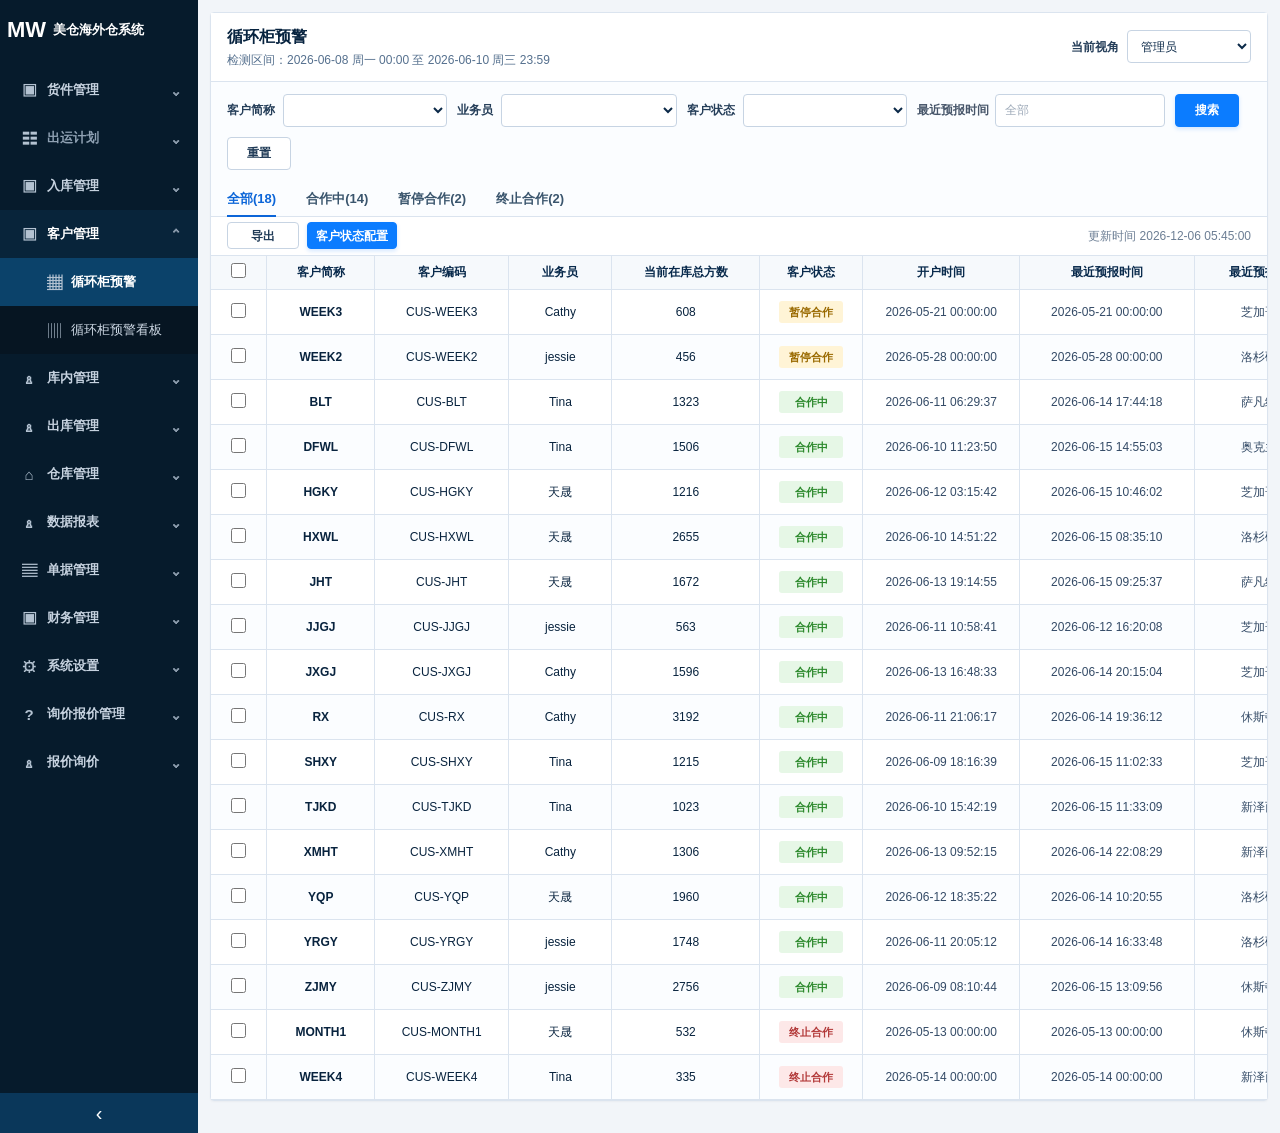
==== commit 0851dae5: "fix: rename preorder details title" ====
--- a/index.html
+++ b/index.html
@@ -271,7 +271,7 @@
       <main class="page-shell details-drawer" id="tab-details" hidden>
         <div class="details-top-bar">
           <button id="backButton" class="drawer-close-btn" type="button" aria-label="关闭">×</button>
-          <strong class="details-title">预报明细列表</strong>
+          <strong class="details-title">预报明细</strong>
           <span id="resultSummary">共 0 条</span>
           <div class="details-top-actions">
             <span class="selection-info" id="selectionInfo">已选 0 条</span>
@@ -311,7 +311,7 @@
           </div>
         </section>
 
-        <section class="table-section" aria-label="预报明细列表">
+        <section class="table-section" aria-label="预报明细">
           <div class="warehouse-tabs" aria-label="仓库筛选">
             <button class="warehouse-tab active" type="button" data-warehouse="">全部</button>
             <button class="warehouse-tab" type="button" data-warehouse="洛杉矶仓">洛杉矶仓</button>
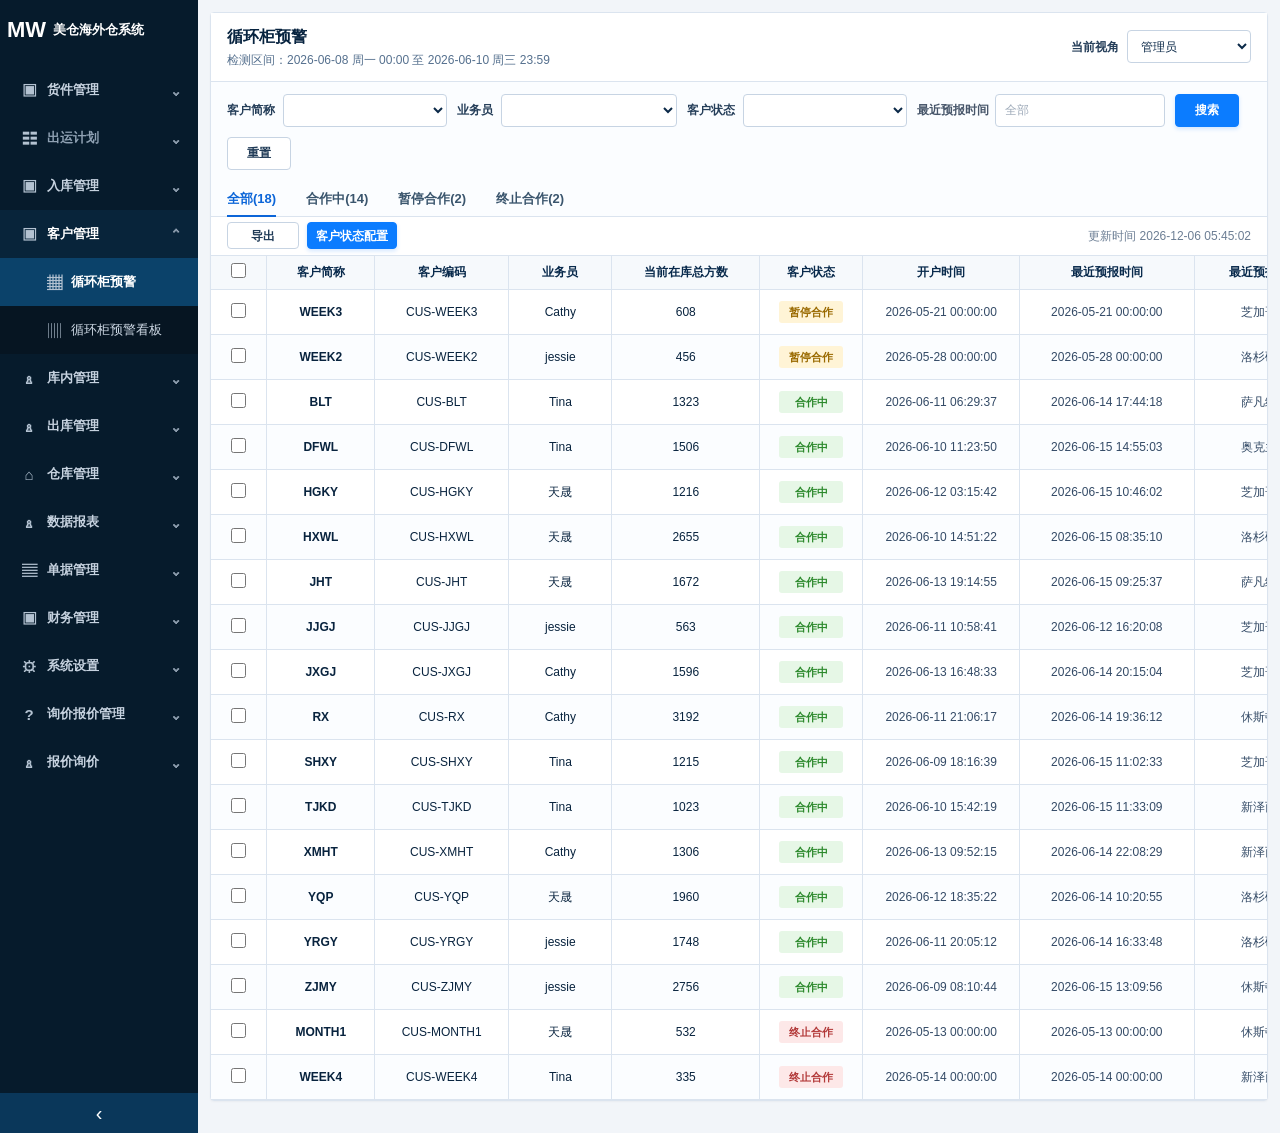
==== commit afb4185d: "feat: add low volume threshold warning" ====
--- a/index.html
+++ b/index.html
@@ -386,6 +386,13 @@
               <p class="progress-form-hint">未循环天数大于等于该值时显示为终止合作。</p>
             </div>
           </div>
+          <div class="progress-form-row">
+            <label class="progress-form-label">低方数预警</label>
+            <div class="progress-form-control">
+              <input id="csLowVolumeThreshold" type="number" min="0" step="1" style="width:100%;height:34px;border:1px solid #d0d7df;border-radius:4px;padding:0 10px;font-size:13px;outline:none;" />
+              <p class="progress-form-hint">在库方数低于该值时标红显示。</p>
+            </div>
+          </div>
           <div id="csConfigSummary" style="margin:0 0 14px 92px;color:#55708e;font-size:12px;line-height:1.6;"></div>
           <div class="progress-modal-actions" style="margin-top:18px;">
             <button class="btn" id="csCancelBtn" type="button">取消</button>
@@ -395,7 +402,7 @@
       </div>
     </div>
 
-    <script src="script.js?v=20260707-warehouse-counts"></script>
+    <script src="script.js?v=20260707-low-volume-threshold"></script>
     <script>
       window.addEventListener('error', function(e) {
         document.querySelector('#alertBody') && (document.querySelector('#alertBody').innerHTML = '<tr><td colspan="22" style="color:red;padding:20px;text-align:center;">JS 错误: ' + e.message + ' (行 ' + e.lineno + ':' + e.colno + ')</td></tr>');
--- a/styles.css
+++ b/styles.css
@@ -587,6 +587,11 @@
   text-align: center;
 }
 
+.volume-low {
+  color: #d93025;
+  font-weight: 800;
+}
+
 
 
 .status-badge {
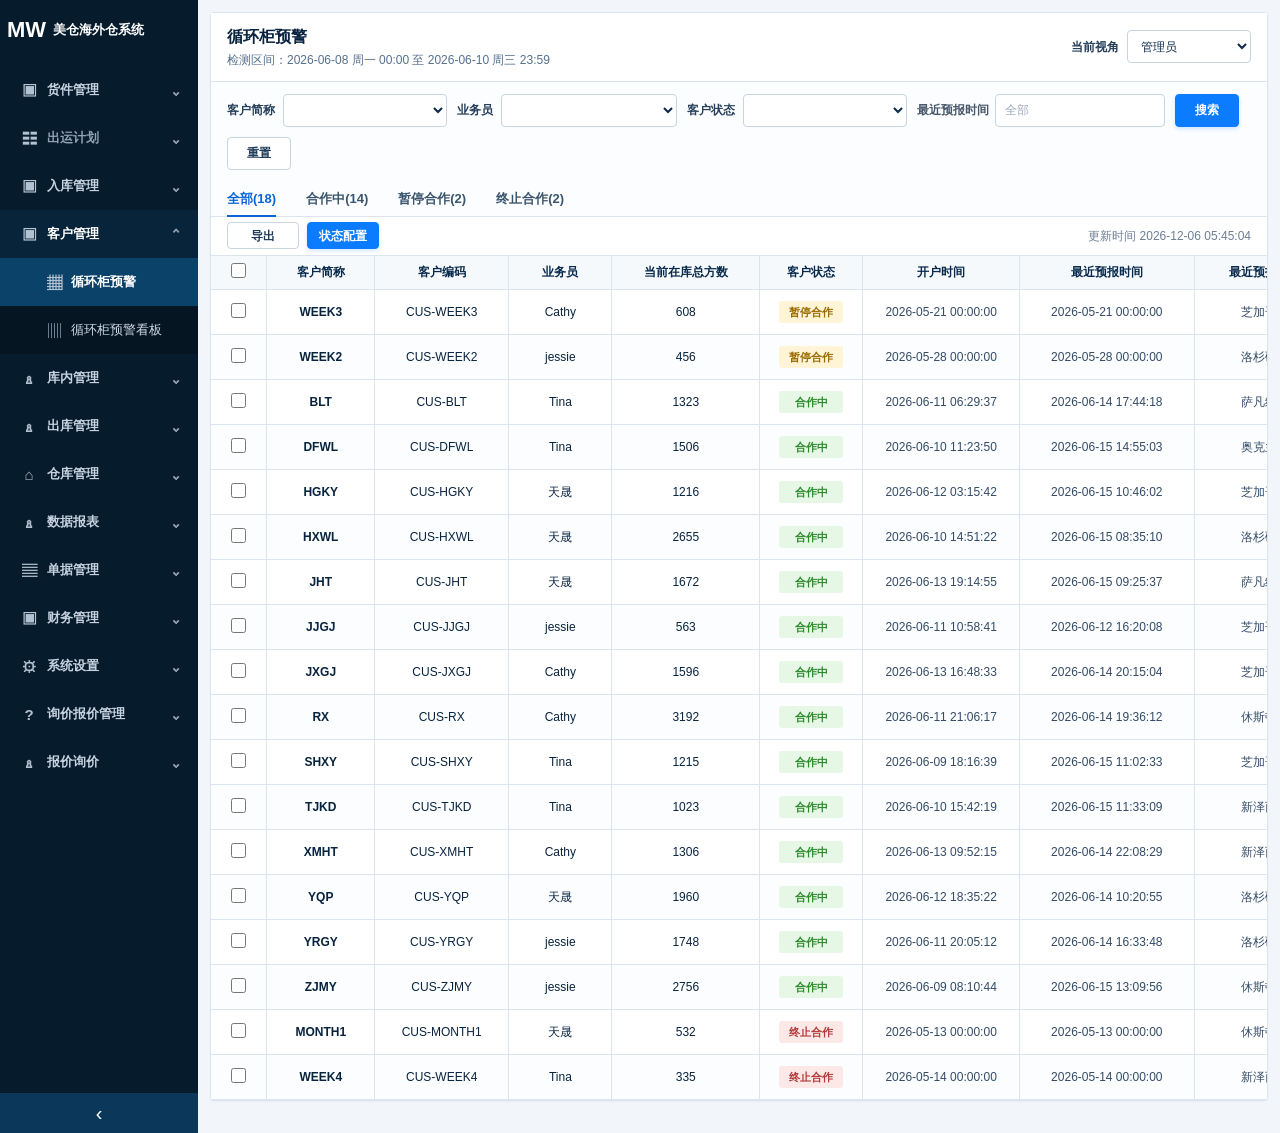
==== commit 283c21a9: "fix: rename customer status config" ====
--- a/index.html
+++ b/index.html
@@ -174,7 +174,7 @@
           <div class="board-list-toolbar" id="boardListToolbar">
             <div class="toolbar-actions">
               <button class="btn tiny" id="boardListExportBtn" type="button">导出</button>
-              <button class="btn tiny primary" id="boardListCsBtn" type="button">客户状态配置</button>
+              <button class="btn tiny primary" id="boardListCsBtn" type="button">状态配置</button>
             </div>
             <span class="toolbar-update-time" id="boardUpdateTime"></span>
           </div>
@@ -368,7 +368,7 @@
     <div class="modal-overlay" id="customerStatusModal" hidden>
       <div class="modal-panel" style="width:480px;">
         <div class="modal-header">
-          <h2>客户状态配置</h2>
+          <h2>状态配置</h2>
           <button class="modal-close-btn" id="customerStatusModalClose" type="button" aria-label="关闭">✕</button>
         </div>
         <div class="progress-modal-body" style="padding:20px 24px;">
@@ -402,7 +402,7 @@
       </div>
     </div>
 
-    <script src="script.js?v=20260707-low-volume-threshold"></script>
+    <script src="script.js?v=20260707-status-config-name"></script>
     <script>
       window.addEventListener('error', function(e) {
         document.querySelector('#alertBody') && (document.querySelector('#alertBody').innerHTML = '<tr><td colspan="22" style="color:red;padding:20px;text-align:center;">JS 错误: ' + e.message + ' (行 ' + e.lineno + ':' + e.colno + ')</td></tr>');
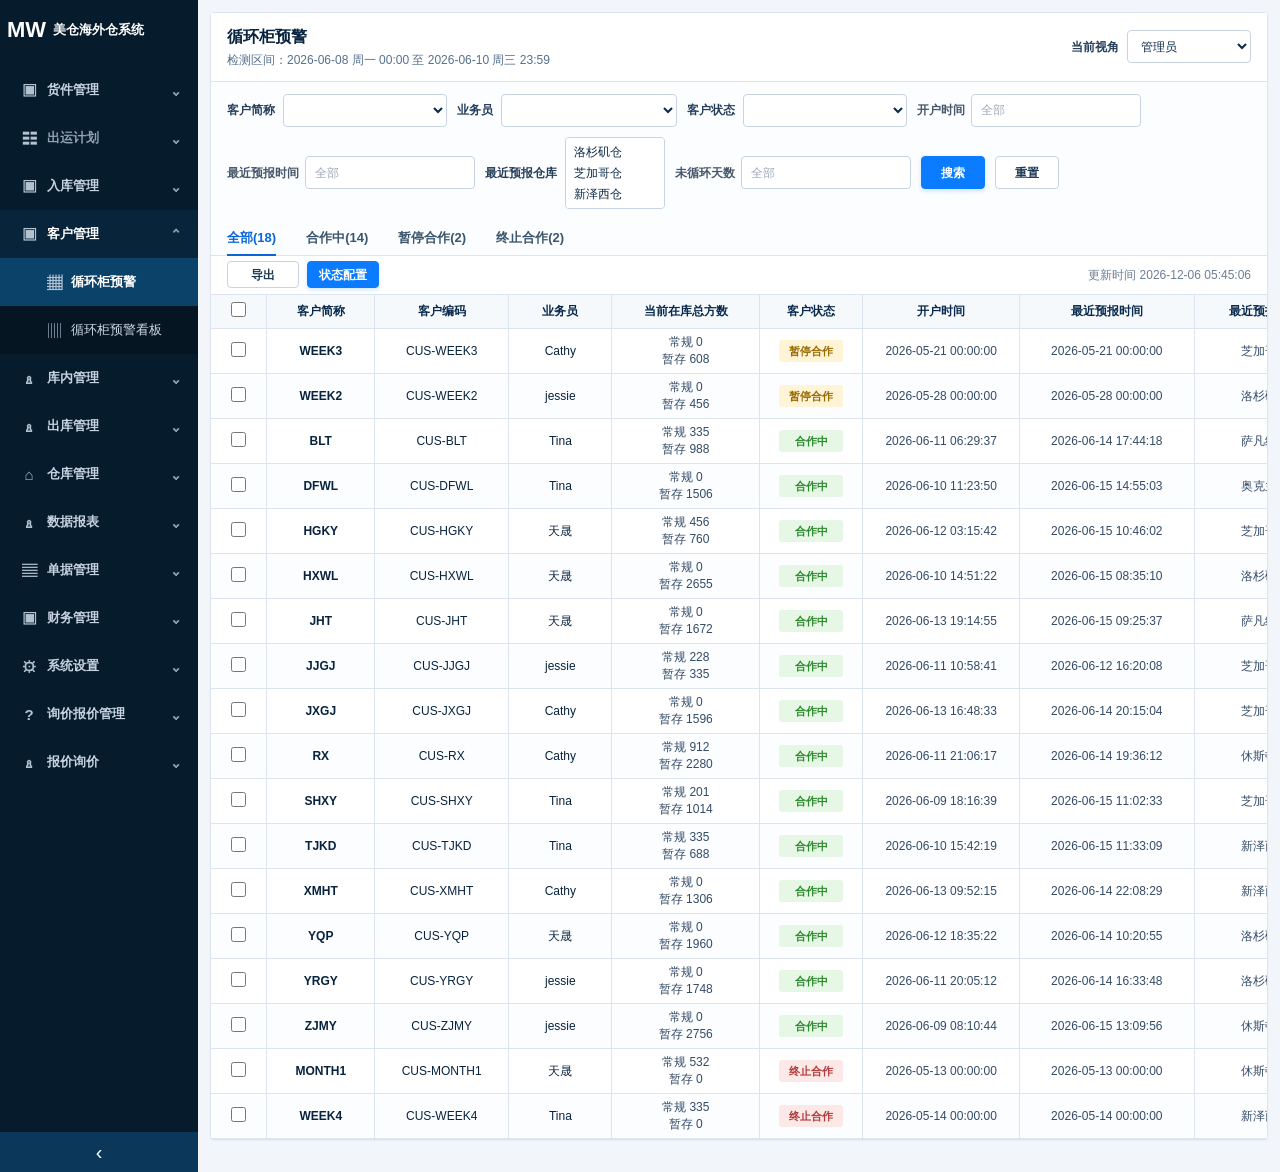
==== commit a7de6c1a: "feat: add board stock split and filters" ====
--- a/index.html
+++ b/index.html
@@ -147,6 +147,20 @@
               </select>
             </label>
             <label class="field field-range">
+              <span>开户时间</span>
+              <div class="range-box" id="codeCreateTimeBox">
+                <input class="range-display" id="codeCreateTimeDisplay" type="text" placeholder="全部" readonly autocomplete="off" />
+                <button class="range-clear" id="codeCreateTimeClear" type="button" title="清除">✕</button>
+                <div class="range-drop" hidden>
+                  <div class="range-drop-row">
+                    <input id="codeCreateTimeFrom" type="datetime-local" />
+                    <span>—</span>
+                    <input id="codeCreateTimeTo" type="datetime-local" />
+                  </div>
+                </div>
+              </div>
+            </label>
+            <label class="field field-range">
               <span>最近预报时间</span>
               <div class="range-box" id="latestTimeBox">
                 <input class="range-display" id="latestTimeDisplay" type="text" placeholder="全部" readonly autocomplete="off" />
@@ -156,6 +170,24 @@
                     <input id="latestTimeFrom" type="datetime-local" />
                     <span>—</span>
                     <input id="latestTimeTo" type="datetime-local" />
+                  </div>
+                </div>
+              </div>
+            </label>
+            <label class="field field-filter field-multi-filter">
+              <span>最近预报仓库</span>
+              <select id="overviewLatestWarehouseSearch" multiple size="3"></select>
+            </label>
+            <label class="field field-range">
+              <span>未循环天数</span>
+              <div class="range-box" id="unreportedDaysBox">
+                <input class="range-display" id="unreportedDaysDisplay" type="text" placeholder="全部" readonly autocomplete="off" />
+                <button class="range-clear" id="unreportedDaysClear" type="button" title="清除">✕</button>
+                <div class="range-drop" hidden>
+                  <div class="range-drop-row">
+                    <input id="unreportedDaysFrom" type="number" min="0" step="1" placeholder="最小" />
+                    <span>—</span>
+                    <input id="unreportedDaysTo" type="number" min="0" step="1" placeholder="最大" />
                   </div>
                 </div>
               </div>
@@ -402,7 +434,7 @@
       </div>
     </div>
 
-    <script src="script.js?v=20260707-status-config-name"></script>
+    <script src="script.js?v=20260707-board-filter-split-volume"></script>
     <script>
       window.addEventListener('error', function(e) {
         document.querySelector('#alertBody') && (document.querySelector('#alertBody').innerHTML = '<tr><td colspan="22" style="color:red;padding:20px;text-align:center;">JS 错误: ' + e.message + ' (行 ' + e.lineno + ':' + e.colno + ')</td></tr>');
--- a/styles.css
+++ b/styles.css
@@ -592,6 +592,11 @@
   font-weight: 800;
 }
 
+.total-stock-volume-cell.stock-volume-low {
+  color: #d93025;
+  font-weight: 800;
+}
+
 
 
 .status-badge {
@@ -650,6 +655,19 @@
 
 .field-filter select {
   width: 100%;
+}
+
+.field-multi-filter {
+  min-width: 180px;
+}
+
+.field-multi-filter select {
+  height: 72px;
+  padding: 4px 8px;
+}
+
+.field-multi-filter option {
+  padding: 2px 0;
 }
 
 .field-week-filter {
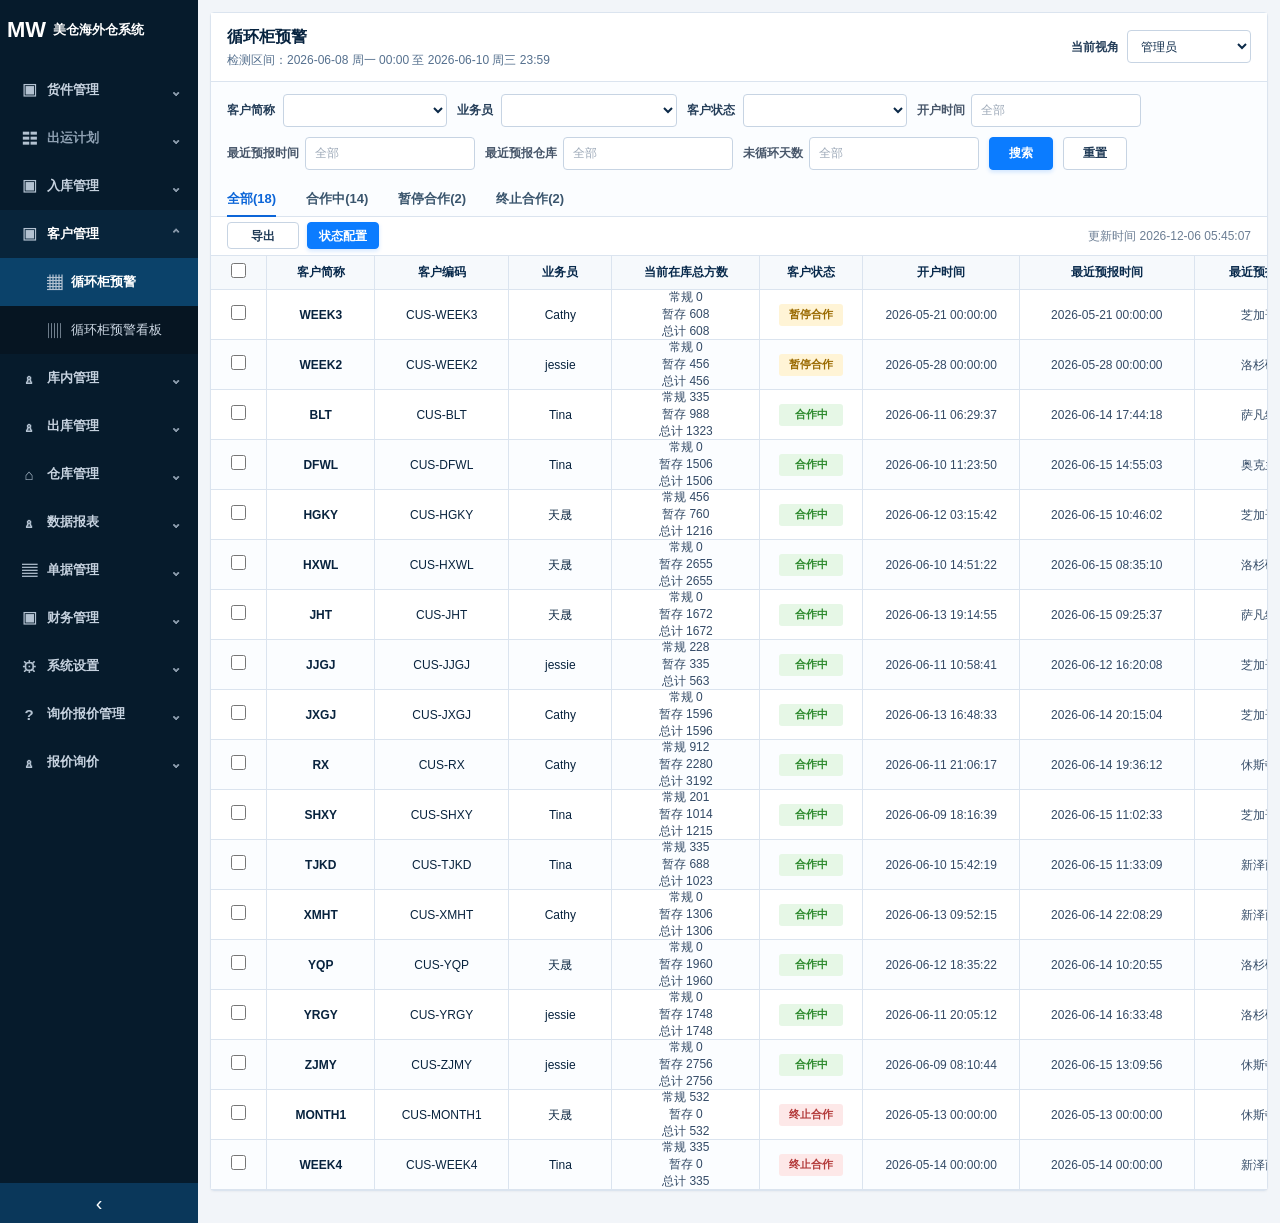
==== commit f011abb4: "fix: use warehouse dropdown and show stock total" ====
--- a/index.html
+++ b/index.html
@@ -174,9 +174,13 @@
                 </div>
               </div>
             </label>
-            <label class="field field-filter field-multi-filter">
+            <label class="field field-range">
               <span>最近预报仓库</span>
-              <select id="overviewLatestWarehouseSearch" multiple size="3"></select>
+              <div class="range-box multi-select-box" id="latestWarehouseBox">
+                <input class="range-display" id="latestWarehouseDisplay" type="text" placeholder="全部" readonly autocomplete="off" />
+                <button class="range-clear" id="latestWarehouseClear" type="button" title="清除">✕</button>
+                <div class="range-drop multi-select-drop" id="latestWarehouseDrop" hidden></div>
+              </div>
             </label>
             <label class="field field-range">
               <span>未循环天数</span>
@@ -434,7 +438,7 @@
       </div>
     </div>
 
-    <script src="script.js?v=20260707-board-filter-split-volume"></script>
+    <script src="script.js?v=20260707-warehouse-dropdown-total"></script>
     <script>
       window.addEventListener('error', function(e) {
         document.querySelector('#alertBody') && (document.querySelector('#alertBody').innerHTML = '<tr><td colspan="22" style="color:red;padding:20px;text-align:center;">JS 错误: ' + e.message + ' (行 ' + e.lineno + ':' + e.colno + ')</td></tr>');
--- a/styles.css
+++ b/styles.css
@@ -657,19 +657,6 @@
   width: 100%;
 }
 
-.field-multi-filter {
-  min-width: 180px;
-}
-
-.field-multi-filter select {
-  height: 72px;
-  padding: 4px 8px;
-}
-
-.field-multi-filter option {
-  padding: 2px 0;
-}
-
 .field-week-filter {
   min-width: 150px;
 }
@@ -763,6 +750,36 @@
   border-radius: 4px;
   box-shadow: 0 6px 20px rgba(31, 45, 64, 0.14);
   padding: 10px;
+}
+
+.multi-select-box {
+  min-width: 150px;
+}
+
+.multi-select-drop {
+  display: grid;
+  gap: 2px;
+  padding: 6px;
+}
+
+.multi-select-option {
+  display: flex;
+  align-items: center;
+  gap: 7px;
+  height: 28px;
+  padding: 0 6px;
+  border-radius: 4px;
+  color: #334a66;
+  font-size: 12px;
+  cursor: pointer;
+}
+
+.multi-select-option:hover {
+  background: #f3f7fb;
+}
+
+.multi-select-option input {
+  margin: 0;
 }
 
 .range-drop[hidden] {
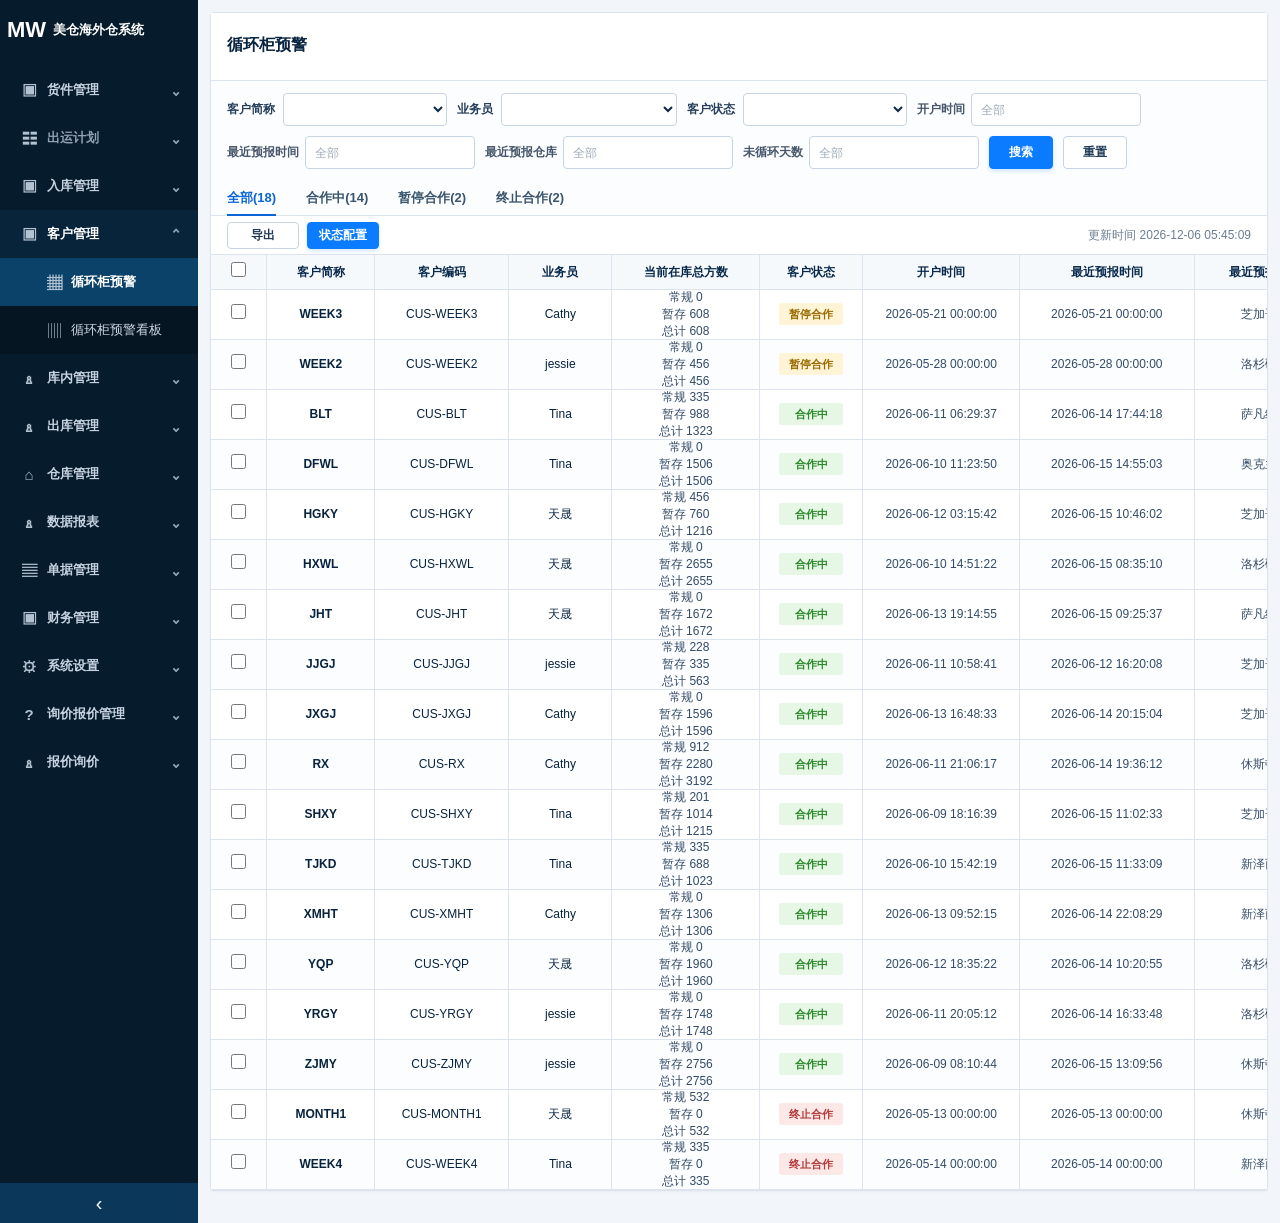
==== commit 50a4eac5: "Remove view and audit window fields" ====
--- a/index.html
+++ b/index.html
@@ -117,13 +117,6 @@
           <div class="board-header">
             <div>
               <h1>循环柜预警</h1>
-              <p id="monitorWindowText">监控周期加载中</p>
-            </div>
-            <div class="header-tools">
-              <label class="field compact-field">
-                <span>当前视角</span>
-                <select id="roleSelect"></select>
-              </label>
             </div>
           </div>
 
@@ -442,7 +435,6 @@
     <script>
       window.addEventListener('error', function(e) {
         document.querySelector('#alertBody') && (document.querySelector('#alertBody').innerHTML = '<tr><td colspan="22" style="color:red;padding:20px;text-align:center;">JS 错误: ' + e.message + ' (行 ' + e.lineno + ':' + e.colno + ')</td></tr>');
-        document.querySelector('#monitorWindowText') && (document.querySelector('#monitorWindowText').textContent = '脚本加载异常');
       });
     </script>
   </body>
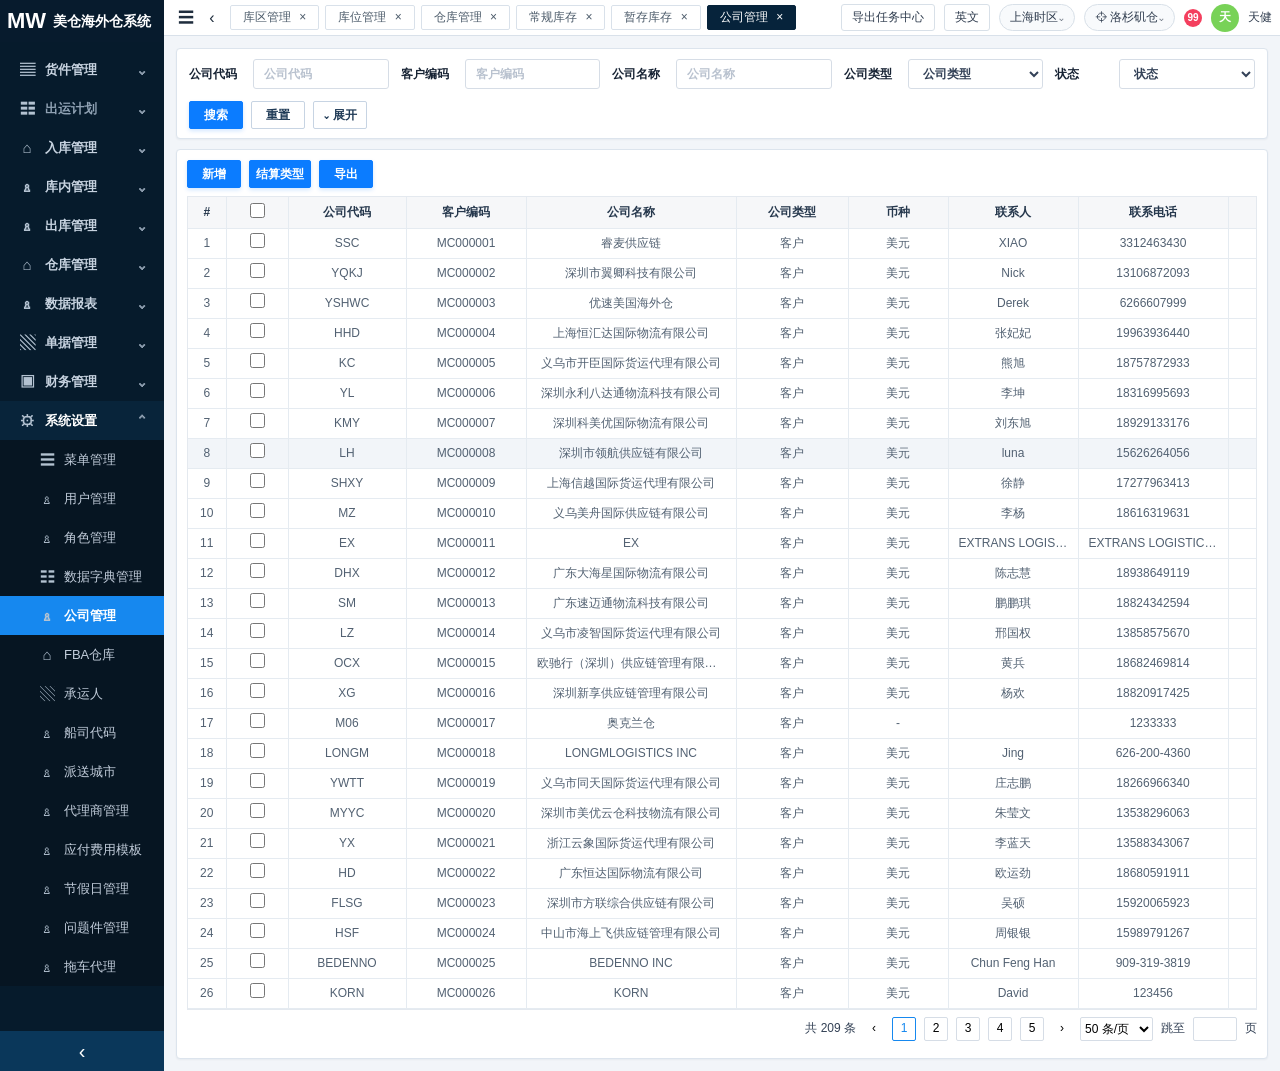
==== commit baf0525f: "Build company management page" ====
--- a/index.html
+++ b/index.html
@@ -3,439 +3,168 @@
   <head>
     <meta charset="UTF-8" />
     <meta name="viewport" content="width=device-width, initial-scale=1.0" />
-    <title>循环柜预警</title>
+    <title>公司管理 - 美仓海外仓系统</title>
     <meta http-equiv="Cache-Control" content="no-cache, no-store, must-revalidate" />
     <meta http-equiv="Pragma" content="no-cache" />
     <meta http-equiv="Expires" content="0" />
-    <link rel="stylesheet" href="styles.css?v=20260706-update-time" />
-    <style>
-      .customer-status-badge { display: inline-flex; align-items: center; justify-content: center; min-width: 64px; height: 22px; padding: 0 8px; border-radius: 3px; font-weight: 700; font-size: 11px; background: #e6f7e6; color: #2d8a2d; }
-      .customer-status-badge.paused { background: #fff4d6; color: #9a6a00; }
-      .customer-status-badge.inactive { background: #fde8e8; color: #b33a3a; }
-    </style>
+    <link rel="stylesheet" href="styles.css?v=20260708-company-management" />
   </head>
   <body>
-    <div class="layout">
-      <nav class="sidebar" aria-label="主导航">
+    <div class="layout company-layout">
+      <nav class="sidebar company-sidebar" aria-label="主导航">
         <div class="brand">
           <span class="brand-mark">MW</span>
           <span class="brand-name">美仓海外仓系统</span>
         </div>
-
         <div class="nav-menu">
-          <button class="menu-button" type="button">
-            <span class="menu-icon" aria-hidden="true">▣</span>
-            <span>货件管理</span>
-            <span class="menu-caret" aria-hidden="true">⌄</span>
-          </button>
-          <button class="menu-button muted" type="button">
-            <span class="menu-icon" aria-hidden="true">☷</span>
-            <span>出运计划</span>
-            <span class="menu-caret" aria-hidden="true">⌄</span>
-          </button>
-          <button class="menu-button" type="button">
-            <span class="menu-icon" aria-hidden="true">▣</span>
-            <span>入库管理</span>
-            <span class="menu-caret" aria-hidden="true">⌄</span>
-          </button>
-          <div class="submenu">
-            <button class="submenu-button" type="button">
-              <span class="submenu-icon" aria-hidden="true">▧</span>
-              <span>预报单</span>
-            </button>
-            <button class="submenu-button" type="button">
-              <span class="submenu-icon" aria-hidden="true">▧</span>
-              <span>运单管理</span>
-            </button>
-          </div>
+          <button class="menu-button" type="button"><span class="menu-icon">▤</span><span>货件管理</span><span class="menu-caret">⌄</span></button>
+          <button class="menu-button muted" type="button"><span class="menu-icon">☷</span><span>出运计划</span><span class="menu-caret">⌄</span></button>
+          <button class="menu-button" type="button"><span class="menu-icon">⌂</span><span>入库管理</span><span class="menu-caret">⌄</span></button>
+          <button class="menu-button" type="button"><span class="menu-icon">♙</span><span>库内管理</span><span class="menu-caret">⌄</span></button>
+          <button class="menu-button" type="button"><span class="menu-icon">♙</span><span>出库管理</span><span class="menu-caret">⌄</span></button>
+          <button class="menu-button" type="button"><span class="menu-icon">⌂</span><span>仓库管理</span><span class="menu-caret">⌄</span></button>
+          <button class="menu-button" type="button"><span class="menu-icon">♙</span><span>数据报表</span><span class="menu-caret">⌄</span></button>
+          <button class="menu-button" type="button"><span class="menu-icon">▧</span><span>单据管理</span><span class="menu-caret">⌄</span></button>
+          <button class="menu-button" type="button"><span class="menu-icon">▣</span><span>财务管理</span><span class="menu-caret">⌄</span></button>
           <button class="menu-button active-parent" type="button" aria-expanded="true">
-            <span class="menu-icon" aria-hidden="true">▣</span>
-            <span>客户管理</span>
-            <span class="menu-caret" aria-hidden="true">⌃</span>
+            <span class="menu-icon">⚙</span>
+            <span>系统设置</span>
+            <span class="menu-caret">⌃</span>
           </button>
           <div class="submenu open">
-            <button class="tab-button active" data-tab="overview" type="button">
-              <span class="tab-icon" aria-hidden="true">▦</span>
-              <span>循环柜预警</span>
-            </button>
-            <button class="tab-button" data-tab="warning-dashboard" type="button">
-              <span class="tab-icon" aria-hidden="true">▥</span>
-              <span>循环柜预警看板</span>
-            </button>
+            <button class="submenu-button" type="button"><span class="submenu-icon">☰</span><span>菜单管理</span></button>
+            <button class="submenu-button" type="button"><span class="submenu-icon">♙</span><span>用户管理</span></button>
+            <button class="submenu-button" type="button"><span class="submenu-icon">♙</span><span>角色管理</span></button>
+            <button class="submenu-button" type="button"><span class="submenu-icon">☷</span><span>数据字典管理</span></button>
+            <button class="tab-button active" data-tab="company" type="button"><span class="tab-icon">♙</span><span>公司管理</span></button>
+            <button class="submenu-button" type="button"><span class="submenu-icon">⌂</span><span>FBA仓库</span></button>
+            <button class="submenu-button" type="button"><span class="submenu-icon">▧</span><span>承运人</span></button>
+            <button class="submenu-button" type="button"><span class="submenu-icon">♙</span><span>船司代码</span></button>
+            <button class="submenu-button" type="button"><span class="submenu-icon">♙</span><span>派送城市</span></button>
+            <button class="submenu-button" type="button"><span class="submenu-icon">♙</span><span>代理商管理</span></button>
+            <button class="submenu-button" type="button"><span class="submenu-icon">♙</span><span>应付费用模板</span></button>
+            <button class="submenu-button" type="button"><span class="submenu-icon">♙</span><span>节假日管理</span></button>
+            <button class="submenu-button" type="button"><span class="submenu-icon">♙</span><span>问题件管理</span></button>
+            <button class="submenu-button" type="button"><span class="submenu-icon">♙</span><span>拖车代理</span></button>
           </div>
-          <button class="menu-button" type="button">
-            <span class="menu-icon" aria-hidden="true">♙</span>
-            <span>库内管理</span>
-            <span class="menu-caret" aria-hidden="true">⌄</span>
-          </button>
-          <button class="menu-button" type="button">
-            <span class="menu-icon" aria-hidden="true">♙</span>
-            <span>出库管理</span>
-            <span class="menu-caret" aria-hidden="true">⌄</span>
-          </button>
-          <button class="menu-button" type="button">
-            <span class="menu-icon" aria-hidden="true">⌂</span>
-            <span>仓库管理</span>
-            <span class="menu-caret" aria-hidden="true">⌄</span>
-          </button>
-          <button class="menu-button" type="button">
-            <span class="menu-icon" aria-hidden="true">♙</span>
-            <span>数据报表</span>
-            <span class="menu-caret" aria-hidden="true">⌄</span>
-          </button>
-          <button class="menu-button" type="button">
-            <span class="menu-icon" aria-hidden="true">▤</span>
-            <span>单据管理</span>
-            <span class="menu-caret" aria-hidden="true">⌄</span>
-          </button>
-          <button class="menu-button" type="button">
-            <span class="menu-icon" aria-hidden="true">▣</span>
-            <span>财务管理</span>
-            <span class="menu-caret" aria-hidden="true">⌄</span>
-          </button>
-          <button class="menu-button" type="button">
-            <span class="menu-icon" aria-hidden="true">⚙</span>
-            <span>系统设置</span>
-            <span class="menu-caret" aria-hidden="true">⌄</span>
-          </button>
-          <button class="menu-button" type="button">
-            <span class="menu-icon" aria-hidden="true">?</span>
-            <span>询价报价管理</span>
-            <span class="menu-caret" aria-hidden="true">⌄</span>
-          </button>
-          <button class="menu-button" type="button">
-            <span class="menu-icon" aria-hidden="true">♙</span>
-            <span>报价询价</span>
-            <span class="menu-caret" aria-hidden="true">⌄</span>
-          </button>
         </div>
         <button class="sidebar-collapse" type="button" aria-label="收起侧栏">‹</button>
       </nav>
 
-      <main class="page-shell" id="tab-overview">
-        <section class="board-panel" aria-label="循环柜预警">
-          <div class="board-header">
-            <div>
-              <h1>循环柜预警</h1>
+      <div class="company-workspace">
+        <header class="company-topbar">
+          <button class="topbar-icon" type="button" aria-label="菜单">☰</button>
+          <button class="topbar-icon" type="button" aria-label="返回">‹</button>
+          <nav class="open-tabs" aria-label="已打开页面">
+            <button type="button">库区管理 <span>×</span></button>
+            <button type="button">库位管理 <span>×</span></button>
+            <button type="button">仓库管理 <span>×</span></button>
+            <button type="button">常规库存 <span>×</span></button>
+            <button type="button">暂存库存 <span>×</span></button>
+            <button class="active" type="button">公司管理 <span>×</span></button>
+          </nav>
+          <div class="topbar-actions">
+            <button class="plain-action" type="button">导出任务中心</button>
+            <button class="plain-action" type="button">英文</button>
+            <button class="pill-action" type="button">上海时区⌄</button>
+            <button class="pill-action" type="button">⌖ 洛杉矶仓⌄</button>
+            <span class="notify-dot">99</span>
+            <span class="avatar">天</span>
+            <span class="user-name">天健</span>
+          </div>
+        </header>
+
+        <main class="page-shell company-page" id="tab-company">
+          <section class="company-filter-panel" aria-label="公司筛选">
+            <div class="company-filter-row">
+              <label class="company-field">
+                <span>公司代码</span>
+                <input id="companyCodeFilter" type="text" placeholder="公司代码" autocomplete="off" />
+              </label>
+              <label class="company-field">
+                <span>客户编码</span>
+                <input id="companyCustomerCodeFilter" type="text" placeholder="客户编码" autocomplete="off" />
+              </label>
+              <label class="company-field">
+                <span>公司名称</span>
+                <input id="companyNameFilter" type="text" placeholder="公司名称" autocomplete="off" />
+              </label>
+              <label class="company-field">
+                <span>公司类型</span>
+                <select id="companyTypeFilter">
+                  <option value="">公司类型</option>
+                  <option value="客户">客户</option>
+                  <option value="供应商">供应商</option>
+                </select>
+              </label>
+              <label class="company-field">
+                <span>状态</span>
+                <select id="companyStatusFilter">
+                  <option value="">状态</option>
+                  <option value="启用">启用</option>
+                  <option value="禁用">禁用</option>
+                </select>
+              </label>
             </div>
-          </div>
+            <div class="company-filter-actions">
+              <button id="companySearchButton" class="btn primary" type="button">搜索</button>
+              <button id="companyResetButton" class="btn" type="button">重置</button>
+              <button class="btn expand-btn" type="button"><span>⌄</span> 展开</button>
+            </div>
+          </section>
 
-          <div class="board-filters">
-            <label class="field field-filter">
-              <span>客户简称</span>
-              <select id="overviewCustomerSearch">
-                <option value=""></option>
+          <section class="company-table-panel" aria-label="公司管理列表">
+            <div class="company-toolbar">
+              <button class="btn primary" type="button">新增</button>
+              <button class="btn primary" type="button">结算类型</button>
+              <button class="btn primary" type="button">导出</button>
+            </div>
+            <div class="company-table-wrap">
+              <table class="company-table">
+                <thead>
+                  <tr>
+                    <th class="index-col">#</th>
+                    <th class="check-col"><input id="companySelectAll" type="checkbox" aria-label="全选" /></th>
+                    <th>公司代码</th>
+                    <th>客户编码</th>
+                    <th>公司名称</th>
+                    <th>公司类型</th>
+                    <th>币种</th>
+                    <th>联系人</th>
+                    <th>联系电话</th>
+                    <th>业务员</th>
+                    <th>公司状态</th>
+                    <th>开户时间</th>
+                    <th>首次预报下单时间</th>
+                    <th>操作</th>
+                  </tr>
+                </thead>
+                <tbody id="companyTableBody"></tbody>
+              </table>
+              <div id="companyEmptyState" class="empty-state" hidden>暂无匹配公司</div>
+            </div>
+            <div class="company-pagination">
+              <span id="companyTotalText">共 0 条</span>
+              <button class="page-arrow" type="button">‹</button>
+              <button class="page-number active" type="button">1</button>
+              <button class="page-number" type="button">2</button>
+              <button class="page-number" type="button">3</button>
+              <button class="page-number" type="button">4</button>
+              <button class="page-number" type="button">5</button>
+              <button class="page-arrow" type="button">›</button>
+              <select aria-label="每页条数">
+                <option>50 条/页</option>
+                <option>100 条/页</option>
               </select>
-            </label>
-            <label class="field field-filter">
-              <span>业务员</span>
-              <select id="overviewSalespersonSearch">
-                <option value=""></option>
-              </select>
-            </label>
-            <label class="field field-filter">
-              <span>客户状态</span>
-              <select id="overviewCustomerStatusSearch">
-                <option value=""></option>
-              </select>
-            </label>
-            <label class="field field-range">
-              <span>开户时间</span>
-              <div class="range-box" id="codeCreateTimeBox">
-                <input class="range-display" id="codeCreateTimeDisplay" type="text" placeholder="全部" readonly autocomplete="off" />
-                <button class="range-clear" id="codeCreateTimeClear" type="button" title="清除">✕</button>
-                <div class="range-drop" hidden>
-                  <div class="range-drop-row">
-                    <input id="codeCreateTimeFrom" type="datetime-local" />
-                    <span>—</span>
-                    <input id="codeCreateTimeTo" type="datetime-local" />
-                  </div>
-                </div>
-              </div>
-            </label>
-            <label class="field field-range">
-              <span>最近预报时间</span>
-              <div class="range-box" id="latestTimeBox">
-                <input class="range-display" id="latestTimeDisplay" type="text" placeholder="全部" readonly autocomplete="off" />
-                <button class="range-clear" id="latestTimeClear" type="button" title="清除">✕</button>
-                <div class="range-drop" hidden>
-                  <div class="range-drop-row">
-                    <input id="latestTimeFrom" type="datetime-local" />
-                    <span>—</span>
-                    <input id="latestTimeTo" type="datetime-local" />
-                  </div>
-                </div>
-              </div>
-            </label>
-            <label class="field field-range">
-              <span>最近预报仓库</span>
-              <div class="range-box multi-select-box" id="latestWarehouseBox">
-                <input class="range-display" id="latestWarehouseDisplay" type="text" placeholder="全部" readonly autocomplete="off" />
-                <button class="range-clear" id="latestWarehouseClear" type="button" title="清除">✕</button>
-                <div class="range-drop multi-select-drop" id="latestWarehouseDrop" hidden></div>
-              </div>
-            </label>
-            <label class="field field-range">
-              <span>未循环天数</span>
-              <div class="range-box" id="unreportedDaysBox">
-                <input class="range-display" id="unreportedDaysDisplay" type="text" placeholder="全部" readonly autocomplete="off" />
-                <button class="range-clear" id="unreportedDaysClear" type="button" title="清除">✕</button>
-                <div class="range-drop" hidden>
-                  <div class="range-drop-row">
-                    <input id="unreportedDaysFrom" type="number" min="0" step="1" placeholder="最小" />
-                    <span>—</span>
-                    <input id="unreportedDaysTo" type="number" min="0" step="1" placeholder="最大" />
-                  </div>
-                </div>
-              </div>
-            </label>
-            <button id="boardSearchButton" class="btn primary" type="button">搜索</button>
-            <button id="resetBoardButton" class="btn" type="button">重置</button>
-          </div>
-
-          <div class="board-status-tabs" aria-label="客户合作状态筛选">
-            <button class="board-status-tab active" type="button" data-status="">全部</button>
-            <button class="board-status-tab" type="button" data-status="合作中">合作中</button>
-            <button class="board-status-tab" type="button" data-status="暂停合作">暂停合作</button>
-            <button class="board-status-tab" type="button" data-status="终止合作">终止合作</button>
-          </div>
-
-          <div class="board-list-toolbar" id="boardListToolbar">
-            <div class="toolbar-actions">
-              <button class="btn tiny" id="boardListExportBtn" type="button">导出</button>
-              <button class="btn tiny primary" id="boardListCsBtn" type="button">状态配置</button>
+              <span>跳至</span>
+              <input type="text" aria-label="跳转页码" />
+              <span>页</span>
             </div>
-            <span class="toolbar-update-time" id="boardUpdateTime"></span>
-          </div>
-
-          <div class="alert-table-wrap">
-            <table class="alert-table">
-              <thead>
-                <tr>
-                  <th class="col-check"><input id="boardSelectAll" type="checkbox" aria-label="全选" /></th>
-                  <th>客户简称</th>
-                  <th>客户编码</th>
-                  <th>业务员</th>
-                  <th>当前在库总方数</th>
-                  <th>客户状态</th>
-                  <th>开户时间</th>
-                  <th>最近预报时间</th>
-                  <th>最近预报仓库</th>
-                  <th>未循环天数</th>
-                  <th>洛杉矶仓最近预报时间</th>
-                  <th>洛杉矶仓在库方数</th>
-                  <th>芝加哥仓最近预报时间</th>
-                  <th>芝加哥仓在库方数</th>
-                  <th>新泽西仓最近预报时间</th>
-                  <th>新泽西仓在库方数</th>
-                  <th>萨凡纳仓最近预报时间</th>
-                  <th>萨凡纳仓在库方数</th>
-                  <th>休斯顿仓最近预报时间</th>
-                  <th>休斯顿仓在库方数</th>
-                  <th>奥克兰仓最近预报时间</th>
-                  <th>奥克兰仓在库方数</th>
-                </tr>
-              </thead>
-              <tbody id="alertBody"></tbody>
-            </table>
-            <div id="overviewEmptyState" class="empty-state" hidden>暂无匹配预警记录</div>
-          </div>
-        </section>
-      </main>
-
-      <main class="page-shell" id="tab-warning-dashboard" hidden>
-        <section class="dashboard-panel" aria-label="循环柜预警看板">
-          <div class="board-header">
-            <div>
-              <h1>循环柜预警看板</h1>
-              <p>按周追踪未预报客户数量，并识别连续未预报周数最高的客户</p>
-            </div>
-            <div class="header-tools">
-              <div class="run-meta" id="dashboardMeta">数据加载中</div>
-            </div>
-          </div>
-
-          <div class="board-filters dashboard-filters">
-            <label class="field field-week-range">
-              <span>统计周范围</span>
-              <select id="dashboardWeekRangeSelect">
-                <option value="current">本周</option>
-                <option value="4">近4周</option>
-                <option value="8" selected>近8周</option>
-                <option value="all">全部周期</option>
-              </select>
-            </label>
-            <button id="dashboardSearchButton" class="btn primary" type="button">搜索</button>
-            <button id="dashboardResetButton" class="btn" type="button">重置</button>
-          </div>
-
-          <div class="dashboard-grid">
-            <article class="dashboard-card chart-card">
-              <div class="chart-head">
-                <div>
-                  <h2>每周未预报客户数量</h2>
-                  <p>按统计周范围</p>
-                </div>
-                <strong id="weeklyWarningTotal">0</strong>
-              </div>
-              <div class="line-chart-wrap">
-                <canvas id="weeklyWarningLineChart" height="260"></canvas>
-              </div>
-            </article>
-
-            <article class="dashboard-card chart-card">
-              <div class="chart-head">
-                <div>
-                  <h2>连续未预报周数 Top 10</h2>
-                  <p>当前预警客户范围，展示实际连续周数</p>
-                </div>
-                <strong id="topUnreportedMax">0</strong>
-              </div>
-              <div class="bar-chart-list" id="topUnreportedBarChart"></div>
-            </article>
-          </div>
-        </section>
-      </main>
-
-      <main class="page-shell details-drawer" id="tab-details" hidden>
-        <div class="details-top-bar">
-          <button id="backButton" class="drawer-close-btn" type="button" aria-label="关闭">×</button>
-          <strong class="details-title">预报明细</strong>
-          <span id="resultSummary">共 0 条</span>
-          <div class="details-top-actions">
-            <span class="selection-info" id="selectionInfo">已选 0 条</span>
-            <button id="exportSelectedButton" class="btn tiny" type="button" hidden>导出选中</button>
-            <button id="clearSelectionButton" class="btn tiny" type="button" hidden>取消选择</button>
-          </div>
-        </div>
-
-        <section class="search-panel" aria-label="搜索筛选">
-          <div class="search-row">
-            <label class="field">
-              <span>客户名称</span>
-              <input id="customerInput" type="text" placeholder="如 TTTX" autocomplete="off" />
-            </label>
-            <label class="field">
-              <span>业务员</span>
-              <input id="salespersonInput" type="text" placeholder="如 jessie" autocomplete="off" />
-            </label>
-            <label class="field">
-              <span>运单状态</span>
-              <select id="statusSelect">
-                <option value="">全部运单状态</option>
-              </select>
-            </label>
-            <label class="field">
-              <span>创建时间</span>
-              <input id="createdAtInput" type="text" placeholder="如 2026-06-14" autocomplete="off" />
-            </label>
-            <label class="field">
-              <span>船司代码</span>
-              <input id="carrierCodeInput" type="text" placeholder="如 HEDE" autocomplete="off" />
-            </label>
-            <div class="actions" aria-label="搜索操作">
-              <button id="searchButton" class="btn primary" type="button">搜索</button>
-              <button id="resetButton" class="btn" type="button">重置</button>
-            </div>
-          </div>
-        </section>
-
-        <section class="table-section" aria-label="预报明细">
-          <div class="warehouse-tabs" aria-label="仓库筛选">
-            <button class="warehouse-tab active" type="button" data-warehouse="">全部</button>
-            <button class="warehouse-tab" type="button" data-warehouse="洛杉矶仓">洛杉矶仓</button>
-            <button class="warehouse-tab" type="button" data-warehouse="芝加哥仓">芝加哥仓</button>
-            <button class="warehouse-tab" type="button" data-warehouse="新泽西仓">新泽西仓</button>
-            <button class="warehouse-tab" type="button" data-warehouse="萨凡纳仓">萨凡纳仓</button>
-            <button class="warehouse-tab" type="button" data-warehouse="休斯顿仓">休斯顿仓</button>
-            <button class="warehouse-tab" type="button" data-warehouse="奥克兰仓">奥克兰仓</button>
-            <button class="btn tiny" id="exportButton" type="button">导出</button>
-            <button class="icon-btn field-settings-button" id="fieldSettingsButton" type="button" aria-label="自定义列表字段" title="自定义列表字段">⚙</button>
-          </div>
-
-          <div class="table-wrap">
-            <table id="detailsTable">
-              <thead>
-                <tr id="detailsTableHead"></tr>
-              </thead>
-              <tbody id="tableBody"></tbody>
-            </table>
-            <div id="emptyState" class="empty-state" hidden>暂无匹配数据</div>
-          </div>
-        </section>
-
-      </main>
-    </div>
-
-    <div class="field-settings-mask" id="fieldSettingsMask" hidden></div>
-    <aside class="field-settings-drawer" id="fieldSettingsDrawer" hidden aria-label="自定义列表字段">
-      <div class="field-settings-header">
-        <button class="modal-close-btn" id="fieldSettingsClose" type="button" aria-label="关闭">×</button>
-        <h2>自定义列表字段</h2>
-      </div>
-      <div class="field-settings-table-wrap">
-        <table class="field-settings-table">
-          <thead>
-            <tr>
-              <th>列顺序</th>
-              <th>字段名称(中文)</th>
-              <th>是否显示</th>
-              <th>操作</th>
-            </tr>
-          </thead>
-          <tbody id="fieldSettingsBody"></tbody>
-        </table>
-      </div>
-      <div class="field-settings-footer">
-        <button class="btn" id="fieldSettingsCancel" type="button">取消</button>
-        <button class="btn primary" id="fieldSettingsApply" type="button">应用</button>
-      </div>
-    </aside>
-
-    <div id="toast" class="toast" hidden></div>
-
-    <div class="modal-overlay" id="customerStatusModal" hidden>
-      <div class="modal-panel" style="width:480px;">
-        <div class="modal-header">
-          <h2>状态配置</h2>
-          <button class="modal-close-btn" id="customerStatusModalClose" type="button" aria-label="关闭">✕</button>
-        </div>
-        <div class="progress-modal-body" style="padding:20px 24px;">
-          <div class="progress-form-row">
-            <label class="progress-form-label">暂停合作</label>
-            <div class="progress-form-control">
-              <input id="csPauseDays" type="number" min="0" step="1" style="width:100%;height:34px;border:1px solid #d0d7df;border-radius:4px;padding:0 10px;font-size:13px;outline:none;" />
-              <p class="progress-form-hint">未循环天数大于等于该值时显示为暂停合作。</p>
-            </div>
-          </div>
-          <div class="progress-form-row">
-            <label class="progress-form-label">终止合作</label>
-            <div class="progress-form-control">
-              <input id="csTerminateDays" type="number" min="1" step="1" style="width:100%;height:34px;border:1px solid #d0d7df;border-radius:4px;padding:0 10px;font-size:13px;outline:none;" />
-              <p class="progress-form-hint">未循环天数大于等于该值时显示为终止合作。</p>
-            </div>
-          </div>
-          <div class="progress-form-row">
-            <label class="progress-form-label">低方数预警</label>
-            <div class="progress-form-control">
-              <input id="csLowVolumeThreshold" type="number" min="0" step="1" style="width:100%;height:34px;border:1px solid #d0d7df;border-radius:4px;padding:0 10px;font-size:13px;outline:none;" />
-              <p class="progress-form-hint">在库方数低于该值时标红显示。</p>
-            </div>
-          </div>
-          <div id="csConfigSummary" style="margin:0 0 14px 92px;color:#55708e;font-size:12px;line-height:1.6;"></div>
-          <div class="progress-modal-actions" style="margin-top:18px;">
-            <button class="btn" id="csCancelBtn" type="button">取消</button>
-            <button class="btn primary" id="csConfirmBtn" type="button">确认</button>
-          </div>
-        </div>
+          </section>
+        </main>
       </div>
     </div>
 
-    <script src="script.js?v=20260707-warehouse-dropdown-total"></script>
-    <script>
-      window.addEventListener('error', function(e) {
-        document.querySelector('#alertBody') && (document.querySelector('#alertBody').innerHTML = '<tr><td colspan="22" style="color:red;padding:20px;text-align:center;">JS 错误: ' + e.message + ' (行 ' + e.lineno + ':' + e.colno + ')</td></tr>');
-      });
-    </script>
+    <script src="company-management.js?v=20260708-company-management"></script>
   </body>
 </html>
--- a/styles.css
+++ b/styles.css
@@ -1563,6 +1563,359 @@
   margin-left: auto;
 }
 
+/* Company management prototype */
+.company-layout {
+  background: #eef2f6;
+}
+
+.company-sidebar {
+  width: 164px;
+  padding-top: 0;
+  background: #061b2c;
+}
+
+.company-sidebar .brand {
+  height: 42px;
+  padding-left: 7px;
+  background: #071b2d;
+}
+
+.company-sidebar .brand-mark {
+  font-size: 22px;
+}
+
+.company-sidebar .brand-name {
+  font-size: 14px;
+}
+
+.company-sidebar .nav-menu {
+  padding-top: 8px;
+}
+
+.company-sidebar .menu-button {
+  height: 39px;
+  padding-left: 20px;
+  font-size: 13px;
+}
+
+.company-sidebar .submenu-button,
+.company-sidebar .submenu .tab-button {
+  height: 39px;
+  padding-left: 40px;
+  font-size: 13px;
+}
+
+.company-sidebar .submenu .tab-button.active {
+  background: #1688ef;
+}
+
+.company-workspace {
+  display: flex;
+  flex: 1;
+  min-width: 0;
+  flex-direction: column;
+}
+
+.company-topbar {
+  display: flex;
+  align-items: center;
+  height: 36px;
+  padding: 0 8px;
+  border-bottom: 1px solid #d9e1ea;
+  background: #fff;
+  gap: 7px;
+}
+
+.topbar-icon {
+  width: 22px;
+  height: 24px;
+  border: 0;
+  background: transparent;
+  color: #1f2d3d;
+  font-size: 16px;
+}
+
+.open-tabs {
+  display: flex;
+  align-items: center;
+  gap: 6px;
+  min-width: 0;
+  flex: 1;
+  overflow: hidden;
+}
+
+.open-tabs button {
+  height: 25px;
+  padding: 0 12px;
+  border: 1px solid #d9e1ea;
+  border-radius: 2px;
+  background: #fff;
+  color: #4c5b6a;
+  white-space: nowrap;
+}
+
+.open-tabs button.active {
+  border-color: #06233b;
+  background: #06233b;
+  color: #fff;
+}
+
+.open-tabs span {
+  margin-left: 5px;
+  color: inherit;
+}
+
+.topbar-actions {
+  display: flex;
+  align-items: center;
+  gap: 9px;
+  color: #303d4f;
+  white-space: nowrap;
+}
+
+.plain-action,
+.pill-action {
+  height: 27px;
+  border: 1px solid #d8e0e8;
+  border-radius: 3px;
+  background: #fff;
+  color: #303d4f;
+  padding: 0 10px;
+}
+
+.pill-action {
+  border-radius: 14px;
+  background: #f8fafc;
+}
+
+.notify-dot {
+  display: inline-flex;
+  align-items: center;
+  justify-content: center;
+  min-width: 18px;
+  height: 18px;
+  border-radius: 9px;
+  background: #f43f5e;
+  color: #fff;
+  font-size: 10px;
+  font-weight: 700;
+}
+
+.avatar {
+  display: inline-flex;
+  align-items: center;
+  justify-content: center;
+  width: 28px;
+  height: 28px;
+  border-radius: 50%;
+  background: #78d257;
+  color: #fff;
+  font-weight: 800;
+}
+
+.company-page {
+  padding: 12px;
+}
+
+.company-filter-panel,
+.company-table-panel {
+  border: 1px solid #dce4ed;
+  border-radius: 4px;
+  background: #fff;
+  box-shadow: 0 1px 2px rgba(15, 35, 60, 0.05);
+}
+
+.company-filter-panel {
+  padding: 10px 12px 9px;
+  margin-bottom: 10px;
+}
+
+.company-filter-row {
+  display: grid;
+  grid-template-columns: 1fr 1fr 1.1fr 1fr 1fr;
+  gap: 12px;
+}
+
+.company-field {
+  display: grid;
+  grid-template-columns: 56px minmax(0, 1fr);
+  align-items: center;
+  gap: 8px;
+  color: #172334;
+  font-weight: 700;
+}
+
+.company-field input,
+.company-field select {
+  width: 100%;
+  height: 30px;
+  border: 1px solid #d6dde6;
+  border-radius: 3px;
+  background: #fff;
+  color: #344258;
+  padding: 0 10px;
+  outline: none;
+}
+
+.company-field input::placeholder {
+  color: #b9c2cf;
+}
+
+.company-filter-actions {
+  display: flex;
+  gap: 8px;
+  margin-top: 12px;
+}
+
+.company-filter-actions .btn,
+.company-toolbar .btn {
+  height: 28px;
+  min-width: 54px;
+  border-radius: 2px;
+}
+
+.expand-btn span {
+  font-weight: 800;
+}
+
+.company-table-panel {
+  padding: 10px;
+}
+
+.company-toolbar {
+  display: flex;
+  gap: 8px;
+  margin-bottom: 8px;
+}
+
+.company-table-wrap {
+  position: relative;
+  overflow: auto;
+  border: 1px solid #e4e9ef;
+  background: #fff;
+}
+
+.company-table {
+  width: 100%;
+  min-width: 1700px;
+  border-collapse: collapse;
+  table-layout: fixed;
+}
+
+.company-table th,
+.company-table td {
+  height: 30px;
+  padding: 0 10px;
+  border-right: 1px solid #e5ebf1;
+  border-bottom: 1px solid #e5ebf1;
+  color: #526172;
+  text-align: center;
+  white-space: nowrap;
+  overflow: hidden;
+  text-overflow: ellipsis;
+}
+
+.company-table th {
+  height: 31px;
+  background: #f6f7f9;
+  color: #26384d;
+  font-weight: 800;
+}
+
+.company-table tr:nth-child(8) td {
+  background: #f2f5f9;
+}
+
+.company-table tr:hover td {
+  background: #f7fbff;
+}
+
+.company-table .index-col {
+  width: 38px;
+}
+
+.company-table .check-col {
+  width: 62px;
+}
+
+.company-table th:nth-child(3) { width: 118px; }
+.company-table th:nth-child(4) { width: 120px; }
+.company-table th:nth-child(5) { width: 210px; }
+.company-table th:nth-child(6) { width: 112px; }
+.company-table th:nth-child(7) { width: 100px; }
+.company-table th:nth-child(8) { width: 130px; }
+.company-table th:nth-child(9) { width: 150px; }
+.company-table th:nth-child(10) { width: 105px; }
+.company-table th:nth-child(11) { width: 110px; }
+.company-table th:nth-child(12) { width: 150px; }
+.company-table th:nth-child(13) { width: 170px; }
+.company-table th:nth-child(14) { width: 210px; }
+
+.company-status-badge {
+  display: inline-flex;
+  align-items: center;
+  justify-content: center;
+  height: 21px;
+  min-width: 34px;
+  padding: 0 7px;
+  border-radius: 2px;
+  background: #6fd05d;
+  color: #fff;
+  font-weight: 700;
+}
+
+.company-actions {
+  display: table-cell;
+}
+
+.company-actions button {
+  border: 0;
+  background: transparent;
+  color: #1688ef;
+  padding: 0 4px;
+}
+
+.company-actions button.danger {
+  color: #ff4d5f;
+}
+
+.company-pagination {
+  display: flex;
+  justify-content: flex-end;
+  align-items: center;
+  gap: 8px;
+  height: 38px;
+  color: #334155;
+}
+
+.company-pagination button,
+.company-pagination select,
+.company-pagination input {
+  height: 24px;
+  border: 1px solid #d6dde6;
+  border-radius: 2px;
+  background: #fff;
+}
+
+.company-pagination .page-number {
+  width: 24px;
+}
+
+.company-pagination .page-number.active {
+  border-color: #1688ef;
+  color: #1688ef;
+}
+
+.company-pagination .page-arrow {
+  width: 20px;
+  border-color: transparent;
+}
+
+.company-pagination input {
+  width: 44px;
+  padding: 0 6px;
+}
+
 .icon-btn {
   display: inline-flex;
   align-items: center;
